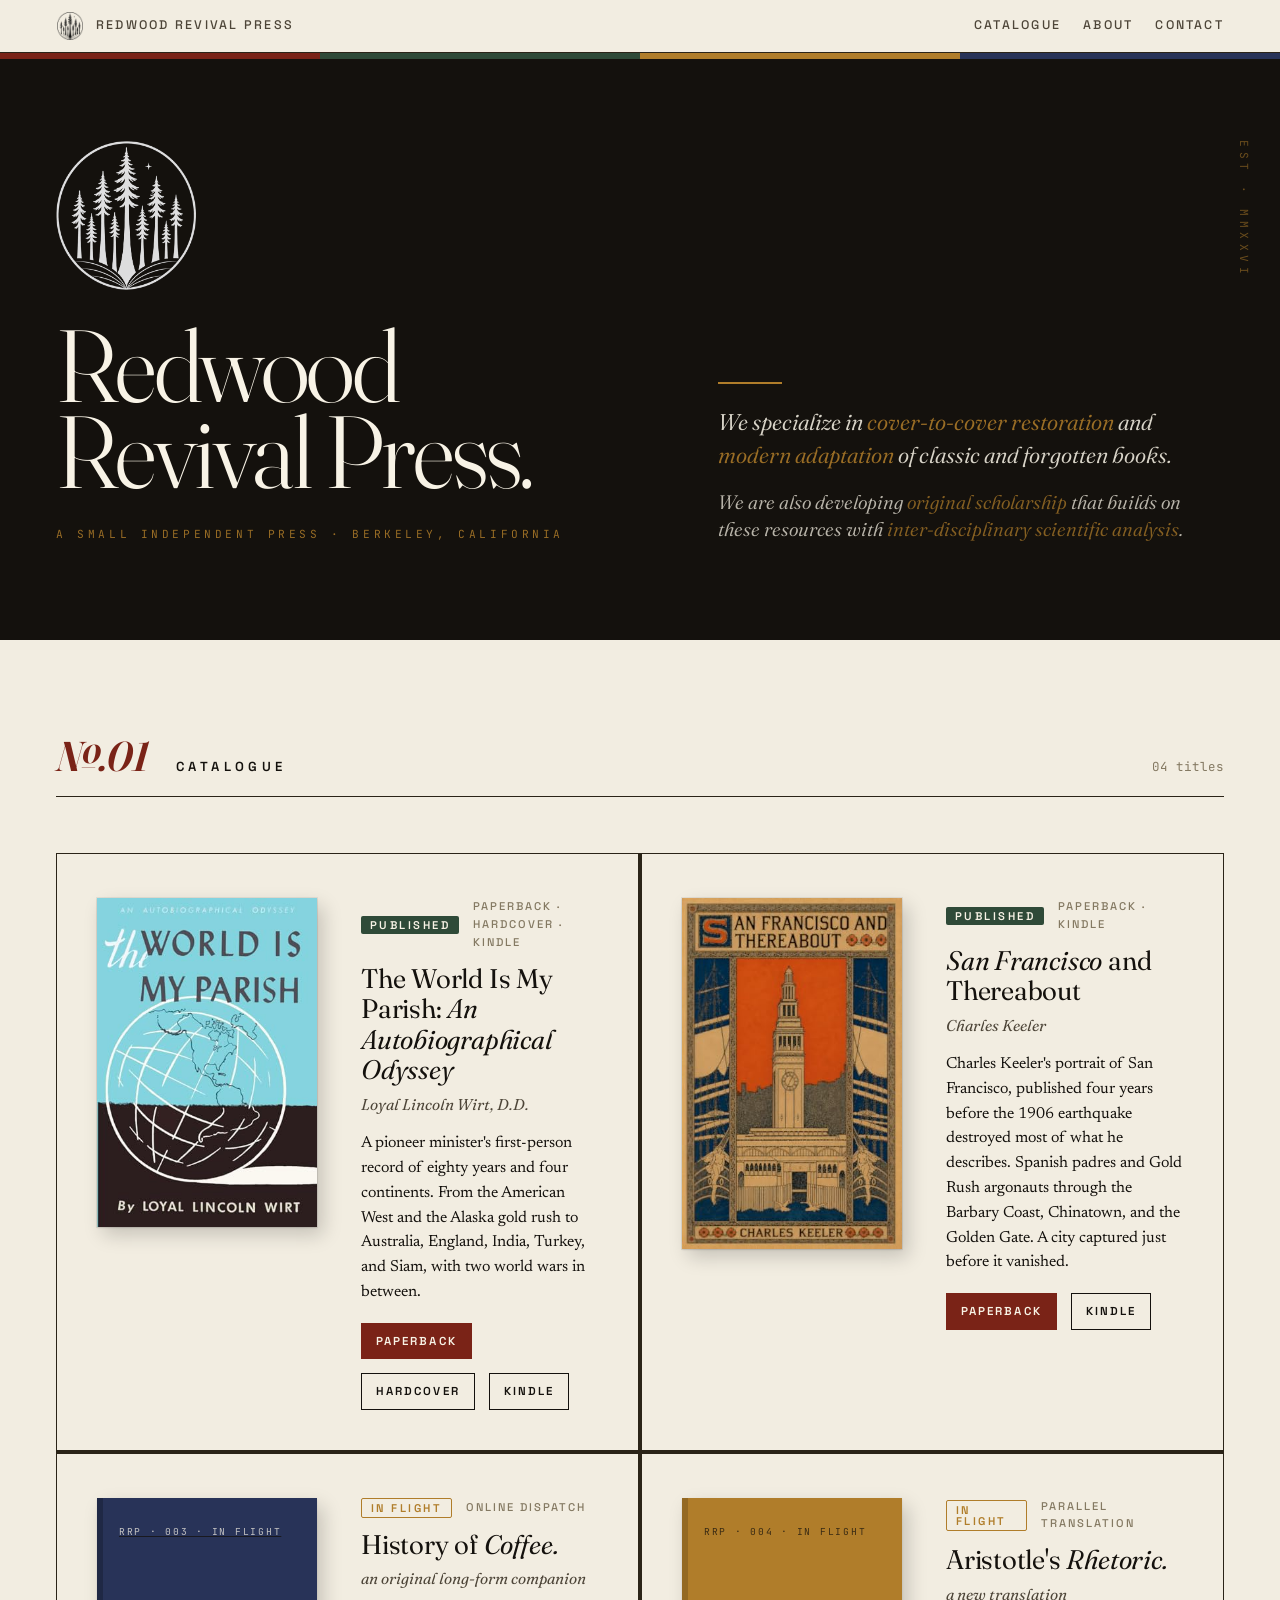
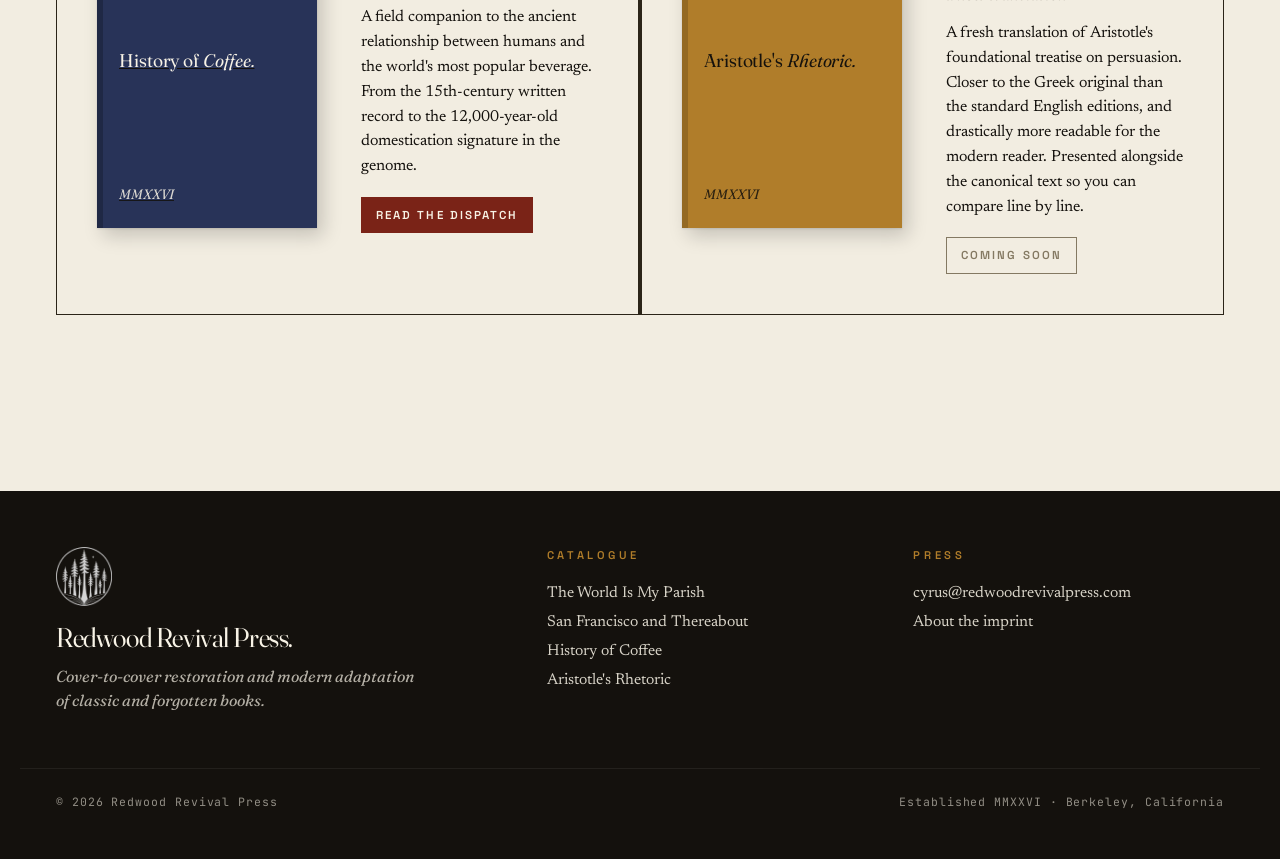
==== index.html @ 30f8d592 "Add redwoods-and-book logo to topbar, hero, footer, and favicon" ====
<!doctype html>
<html lang="en">
<head>
<meta charset="utf-8">
<meta name="viewport" content="width=device-width,initial-scale=1">
<title>Redwood Revival Press</title>
<meta name="description" content="Redwood Revival Press specializes in cover-to-cover restoration and modern adaptation of classic and forgotten books.">

<link rel="preconnect" href="https://fonts.googleapis.com">
<link rel="preconnect" href="https://fonts.gstatic.com" crossorigin>
<link href="https://fonts.googleapis.com/css2?family=Fraunces:ital,opsz,wght@0,9..144,300..900;1,9..144,300..900&family=Newsreader:ital,opsz,wght@0,6..72,300..700;1,6..72,300..700&family=Space+Grotesk:wght@400;500;600;700&family=JetBrains+Mono:wght@300;400;500&display=swap" rel="stylesheet">

<link rel="icon" type="image/png" href="./assets/favicon.png">
<link rel="apple-touch-icon" href="./assets/logo-dark.png">

<style>
  :root {
    /* warm bone background; not yellow-beige */
    --bg:           #F2EDE1;
    --bg-deep:      #E8DFCB;
    --ink:          #14110D;
    --ink-soft:     #4D4538;
    --ink-faint:    #847962;
    --rule:         #2B2418;

    /* deeply saturated press palette */
    --redwood:      #7A2317;
    --redwood-dark: #54180F;
    --moss:         #2F4A38;
    --gold:         #B07D2A;
    --indigo:       #283358;
    --bone:         #EAE0CB;
    --cream:        #F8F3E6;

    --display:      'Fraunces', 'Newsreader', Georgia, serif;
    --body:         'Newsreader', Georgia, serif;
    --sans:         'Space Grotesk', 'Inter', system-ui, sans-serif;
    --mono:         'JetBrains Mono', ui-monospace, monospace;
  }

  * { box-sizing: border-box; }
  html { -webkit-text-size-adjust: 100%; }
  body {
    margin: 0;
    font-family: var(--body);
    background: var(--bg);
    color: var(--ink);
    font-size: 1.13rem;
    line-height: 1.6;
    font-feature-settings: 'kern', 'liga', 'onum';
    -webkit-font-smoothing: antialiased;
  }
  a { color: inherit; }

  /* ─── Top bar ─── */
  .topbar {
    border-bottom: 1px solid var(--rule);
    background: var(--bg);
    position: sticky;
    top: 0;
    z-index: 10;
  }
  .topbar-inner {
    max-width: 1240px;
    margin: 0 auto;
    padding: 12px 36px;
    display: flex;
    justify-content: space-between;
    align-items: center;
    font-family: var(--sans);
    font-size: 0.78rem;
    letter-spacing: 0.18em;
    text-transform: uppercase;
    color: var(--ink-soft);
    font-weight: 500;
  }
  .topbar-brand {
    display: flex;
    align-items: center;
    gap: 12px;
    text-decoration: none;
    color: inherit;
  }
  .topbar-logo {
    width: 28px;
    height: 28px;
    object-fit: contain;
    display: block;
  }
  .topbar-inner .colophon { display: flex; gap: 22px; }
  .topbar-inner a {
    text-decoration: none;
    color: inherit;
    transition: color 0.15s;
  }
  .topbar-inner a:hover { color: var(--redwood); }

  /* ─── Hero ─── */
  header.hero {
    background: var(--ink);
    color: var(--cream);
    padding: 88px 0 96px;
    position: relative;
    overflow: hidden;
  }
  header.hero::before {
    /* decorative redwood band */
    content: "";
    position: absolute;
    top: 0; left: 0; right: 0;
    height: 6px;
    background: linear-gradient(90deg,
      var(--redwood) 0 25%,
      var(--moss) 25% 50%,
      var(--gold) 50% 75%,
      var(--indigo) 75% 100%);
  }
  header.hero::after {
    /* faint vertical stripe at right */
    content: "EST · MMXXVI";
    position: absolute;
    top: 50%;
    right: 28px;
    transform: rotate(90deg) translateX(-50%);
    transform-origin: top right;
    font-family: var(--mono);
    font-size: 0.7rem;
    letter-spacing: 0.4em;
    color: var(--gold);
    opacity: 0.55;
  }
  .hero-inner {
    max-width: 1240px;
    margin: 0 auto;
    padding: 0 36px;
    display: grid;
    grid-template-columns: 1.15fr 1fr;
    gap: 80px;
    align-items: end;
  }
  .hero-logo {
    width: clamp(96px, 11vw, 140px);
    height: auto;
    display: block;
    margin: 0 0 28px;
    opacity: 0.96;
  }
  .hero-mark {
    font-family: var(--display);
    font-variation-settings: 'opsz' 144, 'wght' 320;
    font-size: clamp(3.4rem, 8vw, 7.6rem);
    line-height: 0.92;
    letter-spacing: -0.025em;
    margin: 0;
    color: var(--cream);
  }
  .hero-mark .ampersand {
    font-style: italic;
    color: var(--gold);
    font-weight: 300;
  }
  .hero-mark .press {
    display: block;
    font-style: normal;
    font-variation-settings: 'opsz' 144, 'wght' 320;
    color: var(--cream);
    letter-spacing: -0.025em;
    margin-top: -0.08em;
  }
  .hero-rule {
    width: 64px;
    height: 2px;
    background: var(--gold);
    margin: 26px 0 22px;
  }
  .hero-tagline {
    font-family: var(--display);
    font-variation-settings: 'opsz' 60, 'wght' 350;
    font-style: italic;
    font-size: clamp(1.15rem, 1.8vw, 1.42rem);
    line-height: 1.42;
    color: var(--cream);
    opacity: 0.86;
    max-width: 520px;
    margin: 0;
  }
  .hero-tagline.secondary {
    margin-top: 18px;
    opacity: 0.72;
    font-size: clamp(1.02rem, 1.55vw, 1.22rem);
  }
  .hero-tagline strong {
    color: var(--gold);
    font-weight: 400;
    font-style: italic;
  }
  .hero-imprint {
    font-family: var(--display);
    font-variation-settings: 'opsz' 36, 'wght' 360;
    font-size: clamp(1.05rem, 1.55vw, 1.22rem);
    line-height: 1.5;
    color: var(--cream);
    opacity: 0.84;
    max-width: 560px;
    margin: 32px 0 16px;
    letter-spacing: -0.002em;
  }
  .hero-imprint em {
    font-style: italic;
    color: var(--gold);
    font-variation-settings: 'opsz' 36, 'wght' 380;
  }
  .hero-sig {
    font-family: var(--mono);
    font-size: 0.7rem;
    letter-spacing: 0.32em;
    text-transform: uppercase;
    color: var(--gold);
    opacity: 0.85;
    margin: 28px 0 0;
  }
  @media (max-width: 880px) {
    .hero-inner { grid-template-columns: 1fr; gap: 36px; align-items: start; }
    header.hero { padding: 68px 0 72px; }
    header.hero::after { display: none; }
  }

  /* ─── Container ─── */
  main {
    max-width: 1240px;
    margin: 0 auto;
    padding: 96px 36px 64px;
  }
  @media (max-width: 720px) {
    main { padding: 64px 22px 48px; }
  }

  /* ─── Section title bars ─── */
  .sec-bar {
    display: flex;
    align-items: baseline;
    gap: 28px;
    margin-bottom: 56px;
    border-bottom: 1px solid var(--rule);
    padding-bottom: 18px;
  }
  .sec-num {
    font-family: var(--display);
    font-variation-settings: 'opsz' 144, 'wght' 600;
    font-style: italic;
    font-size: 2.6rem;
    color: var(--redwood);
    line-height: 1;
    letter-spacing: -0.02em;
  }
  .sec-title {
    font-family: var(--sans);
    font-size: 0.82rem;
    letter-spacing: 0.34em;
    text-transform: uppercase;
    font-weight: 600;
    color: var(--ink);
    margin: 0;
    flex: 1;
  }
  .sec-count {
    font-family: var(--mono);
    font-size: 0.78rem;
    color: var(--ink-faint);
    letter-spacing: 0.08em;
  }

  /* ─── About manifesto block ─── */
  section.manifesto {
    display: grid;
    grid-template-columns: 1fr 2fr;
    gap: 72px;
    padding-bottom: 88px;
  }
  .manifesto-label {
    font-family: var(--sans);
    font-size: 0.82rem;
    letter-spacing: 0.34em;
    text-transform: uppercase;
    font-weight: 600;
    color: var(--ink);
    border-top: 2px solid var(--rule);
    padding-top: 16px;
    align-self: start;
  }
  .manifesto-body {
    font-family: var(--display);
    font-variation-settings: 'opsz' 36, 'wght' 360;
    font-size: clamp(1.4rem, 2.2vw, 1.85rem);
    line-height: 1.32;
    color: var(--ink);
    margin: 0;
    letter-spacing: -0.005em;
  }
  .manifesto-body em {
    font-style: italic;
    color: var(--redwood);
  }
  .manifesto-sig {
    font-family: var(--display);
    font-variation-settings: 'opsz' 24, 'wght' 400;
    font-style: italic;
    color: var(--ink-faint);
    margin-top: 28px;
    font-size: 1.05rem;
    line-height: 1.5;
  }
  @media (max-width: 880px) {
    section.manifesto { grid-template-columns: 1fr; gap: 24px; padding-bottom: 64px; }
  }

  /* ─── Publications grid ─── */
  .pubs {
    display: grid;
    grid-template-columns: repeat(2, 1fr);
    gap: 4px;
    background: var(--rule);
    border: 1px solid var(--rule);
    margin: 0 0 80px;
  }
  @media (max-width: 880px) {
    .pubs { grid-template-columns: 1fr; }
  }

  .pub {
    background: var(--bg);
    padding: 44px 40px 40px;
    display: grid;
    grid-template-columns: 220px 1fr;
    gap: 44px;
    position: relative;
    transition: background 0.2s;
    align-items: start;
  }
  .pub:hover { background: var(--bg-deep); }

  /* cover slot — holds the image (and shrinks to its natural shape) */
  .cover-slot {
    display: block;
    width: 100%;
    line-height: 0;
  }

  /* actual book cover — natural aspect, no cropping */
  .cover {
    display: block;
    width: 100%;
    height: auto;
    box-shadow:
      0 1px 2px rgba(0,0,0,0.10),
      6px 8px 18px rgba(0,0,0,0.18),
      0 0 0 1px rgba(0,0,0,0.06);
    background: var(--bg-deep);
    transition: transform 0.25s ease;
  }
  .pub:hover .cover { transform: translateY(-4px); }

  /* typographic placeholder (in-flight, no cover yet) */
  .placeholder {
    aspect-ratio: 2 / 3;
    width: 100%;
    position: relative;
    display: flex;
    flex-direction: column;
    justify-content: space-between;
    padding: 26px 22px 22px;
    color: var(--cream);
    box-shadow:
      0 1px 2px rgba(0,0,0,0.10),
      6px 8px 18px rgba(0,0,0,0.18);
    font-family: var(--display);
    text-align: left;
    overflow: hidden;
    transition: transform 0.25s ease;
  }
  .pub:hover .placeholder { transform: translateY(-4px); }
  .placeholder::before {
    content: "";
    position: absolute;
    top: 0; bottom: 0;
    left: 0;
    width: 6px;
    background: rgba(0,0,0,0.22);
  }
  .placeholder-mark {
    font-family: var(--mono);
    font-size: 0.6rem;
    letter-spacing: 0.18em;
    opacity: 0.75;
    text-transform: uppercase;
  }
  .placeholder-title {
    font-family: var(--display);
    font-variation-settings: 'opsz' 60, 'wght' 380;
    font-size: 1.15rem;
    line-height: 1.18;
    letter-spacing: -0.005em;
    margin: 0;
  }
  .placeholder-title em { font-style: italic; }
  .placeholder-year {
    font-family: var(--display);
    font-style: italic;
    font-size: 0.85rem;
    opacity: 0.85;
  }

  /* per-pub placeholder colors */
  .placeholder.redwood { background: var(--redwood); }
  .placeholder.moss    { background: var(--moss); }
  .placeholder.gold    { background: var(--gold); color: var(--ink); }
  .placeholder.gold::before { background: rgba(0,0,0,0.16); }
  .placeholder.indigo  { background: var(--indigo); }

  .pub-body { min-width: 0; }
  .pub-meta {
    display: flex;
    align-items: center;
    gap: 14px;
    margin-bottom: 12px;
    font-family: var(--sans);
    font-size: 0.7rem;
    letter-spacing: 0.22em;
    text-transform: uppercase;
    font-weight: 600;
  }
  .pub-status {
    padding: 4px 9px 3px;
    border-radius: 2px;
    line-height: 1;
  }
  .pub-status.published {
    background: var(--moss);
    color: var(--cream);
  }
  .pub-status.in-flight {
    background: transparent;
    color: var(--gold);
    border: 1px solid var(--gold);
  }
  .pub-format {
    color: var(--ink-faint);
    font-weight: 500;
    letter-spacing: 0.18em;
  }
  .pub-title {
    font-family: var(--display);
    font-variation-settings: 'opsz' 60, 'wght' 380;
    font-size: clamp(1.4rem, 2.1vw, 1.7rem);
    line-height: 1.14;
    color: var(--ink);
    text-decoration: none;
    display: block;
    margin: 0 0 6px;
    letter-spacing: -0.008em;
  }
  .pub-title em {
    font-style: italic;
  }
  a.pub-title { transition: color 0.15s; }
  a.pub-title:hover { color: var(--redwood); }
  .pub-author {
    font-family: var(--display);
    font-style: italic;
    font-variation-settings: 'opsz' 24, 'wght' 380;
    font-size: 0.98rem;
    color: var(--ink-soft);
    margin: 0 0 14px;
  }
  .pub-blurb {
    font-family: var(--body);
    font-size: 1rem;
    line-height: 1.55;
    color: var(--ink);
    margin: 0 0 18px;
    max-width: 540px;
  }
  .pub-actions {
    display: flex;
    gap: 14px;
    flex-wrap: wrap;
    align-items: center;
  }
  .pub-link {
    font-family: var(--sans);
    font-size: 0.72rem;
    letter-spacing: 0.18em;
    text-transform: uppercase;
    font-weight: 600;
    color: var(--ink);
    text-decoration: none;
    padding: 8px 14px;
    border: 1px solid var(--ink);
    background: transparent;
    transition: background 0.15s, color 0.15s;
    white-space: nowrap;
  }
  .pub-link:hover {
    background: var(--ink);
    color: var(--cream);
  }
  .pub-link.primary {
    background: var(--redwood);
    color: var(--cream);
    border-color: var(--redwood);
  }
  .pub-link.primary:hover {
    background: var(--redwood-dark);
    border-color: var(--redwood-dark);
  }
  .pub-link.disabled {
    color: var(--ink-faint);
    border-color: var(--ink-faint);
    cursor: default;
    pointer-events: none;
  }

  @media (max-width: 720px) {
    .pub {
      grid-template-columns: 160px 1fr;
      gap: 26px;
      padding: 30px 24px;
    }
    .pub-title { font-size: 1.35rem; }
  }
  @media (max-width: 520px) {
    .pub {
      grid-template-columns: 1fr;
      gap: 20px;
    }
    .cover-slot, .placeholder { max-width: 220px; }
  }

  /* ─── Footer ─── */
  footer {
    background: var(--ink);
    color: var(--cream);
    padding: 56px 0 48px;
    margin-top: 32px;
  }
  .footer-inner {
    max-width: 1240px;
    margin: 0 auto;
    padding: 0 36px;
    display: grid;
    grid-template-columns: 1.4fr 1fr 1fr;
    gap: 56px;
  }
  .footer-logo {
    width: 56px;
    height: auto;
    display: block;
    margin: 0 0 18px;
    opacity: 0.92;
  }
  .footer-mark {
    font-family: var(--display);
    font-variation-settings: 'opsz' 96, 'wght' 380;
    font-size: 1.7rem;
    color: var(--cream);
    line-height: 1;
    letter-spacing: -0.015em;
    margin: 0 0 12px;
  }
  .footer-mark .press { color: var(--cream); font-style: normal; font-weight: 380; }
  .footer-tagline {
    font-family: var(--display);
    font-style: italic;
    font-size: 1rem;
    color: var(--cream);
    opacity: 0.7;
    margin: 0;
    max-width: 360px;
    line-height: 1.5;
  }
  .footer-label {
    font-family: var(--sans);
    font-size: 0.7rem;
    letter-spacing: 0.32em;
    text-transform: uppercase;
    color: var(--gold);
    font-weight: 600;
    margin: 0 0 14px;
  }
  .footer-list {
    list-style: none;
    margin: 0;
    padding: 0;
    font-family: var(--body);
    font-size: 0.98rem;
    line-height: 1.85;
    color: var(--cream);
    opacity: 0.86;
  }
  .footer-list a {
    text-decoration: none;
    transition: color 0.15s;
  }
  .footer-list a:hover { color: var(--gold); }
  .footer-bottom {
    max-width: 1240px;
    margin: 56px auto 0;
    padding: 24px 36px 0;
    border-top: 1px solid rgba(255,255,255,0.12);
    font-family: var(--mono);
    font-size: 0.72rem;
    letter-spacing: 0.08em;
    color: var(--cream);
    opacity: 0.55;
    display: flex;
    justify-content: space-between;
    flex-wrap: wrap;
    gap: 14px;
  }
  @media (max-width: 720px) {
    .footer-inner { grid-template-columns: 1fr; gap: 32px; }
  }
</style>
</head>
<body>

<div class="topbar">
  <div class="topbar-inner">
    <a class="topbar-brand" href="/">
      <img class="topbar-logo" src="./assets/logo-dark.png" alt="" width="28" height="28">
      <span>Redwood Revival Press</span>
    </a>
    <div class="colophon">
      <a href="#catalogue">Catalogue</a>
      <a href="#about">About</a>
      <a href="mailto:cyrus@redwoodrevivalpress.com">Contact</a>
    </div>
  </div>
</div>

<header class="hero" id="about">
  <div class="hero-inner">
    <div>
      <img class="hero-logo" src="./assets/logo-light.png" alt="Redwood Revival Press emblem" width="140" height="149">
      <h1 class="hero-mark">
        Redwood
        <span class="press">Revival Press.</span>
      </h1>
      <p class="hero-sig">A small independent press · Berkeley, California</p>
    </div>
    <div>
      <div class="hero-rule"></div>
      <p class="hero-tagline">
        We specialize in <strong>cover-to-cover restoration</strong> and <strong>modern adaptation</strong> of classic and forgotten books.
      </p>
      <p class="hero-tagline secondary">
        We are also developing <strong>original scholarship</strong> that builds on these resources with <strong>inter-disciplinary scientific analysis</strong>.
      </p>
    </div>
  </div>
</header>

<main>

  <div class="sec-bar" id="catalogue">
    <div class="sec-num">№.01</div>
    <h2 class="sec-title">Catalogue</h2>
    <div class="sec-count">04 titles</div>
  </div>

  <div class="pubs">

    <article class="pub">
      <a class="cover-slot" href="https://www.amazon.com/World-My-Parish-Autobiographical-Odyssey/dp/B0DRFSBMRZ/" target="_blank" rel="noopener" aria-label="The World Is My Parish — paperback">
        <img class="cover" src="./covers/parish-paperback.jpg" alt="The World Is My Parish cover" loading="lazy" width="334" height="500">
      </a>
      <div class="pub-body">
        <div class="pub-meta">
          <span class="pub-status published">Published</span>
          <span class="pub-format">Paperback &middot; Hardcover &middot; Kindle</span>
        </div>
        <a class="pub-title" href="https://www.amazon.com/World-My-Parish-Autobiographical-Odyssey/dp/B0DRFSBMRZ/" target="_blank" rel="noopener">The World Is My Parish: <em>An Autobiographical Odyssey</em></a>
        <div class="pub-author">Loyal Lincoln Wirt, D.D.</div>
        <p class="pub-blurb">A pioneer minister's first-person record of eighty years and four continents. From the American West and the Alaska gold rush to Australia, England, India, Turkey, and Siam, with two world wars in between.</p>
        <div class="pub-actions">
          <a class="pub-link primary" href="https://www.amazon.com/World-My-Parish-Autobiographical-Odyssey/dp/B0DRFSBMRZ/" target="_blank" rel="noopener">Paperback</a>
          <a class="pub-link" href="https://www.amazon.com/World-My-Parish-Autobiographical-Odyssey/dp/B0DLKP9MS3/" target="_blank" rel="noopener">Hardcover</a>
          <a class="pub-link" href="https://www.amazon.com/World-My-Parish-Autobiographical-Odyssey-ebook/dp/B0DK41PVLG/" target="_blank" rel="noopener">Kindle</a>
        </div>
      </div>
    </article>

    <article class="pub">
      <a class="cover-slot" href="https://www.amazon.com/San-Francisco-Thereabout-Charles-Keeler/dp/B0GZHT8DC8/" target="_blank" rel="noopener" aria-label="San Francisco and Thereabout — paperback">
        <img class="cover" src="./covers/sf-paperback.jpg" alt="San Francisco and Thereabout cover" loading="lazy" width="313" height="500">
      </a>
      <div class="pub-body">
        <div class="pub-meta">
          <span class="pub-status published">Published</span>
          <span class="pub-format">Paperback &middot; Kindle</span>
        </div>
        <a class="pub-title" href="https://www.amazon.com/San-Francisco-Thereabout-Charles-Keeler/dp/B0GZHT8DC8/" target="_blank" rel="noopener"><em>San Francisco</em> and Thereabout</a>
        <div class="pub-author">Charles Keeler</div>
        <p class="pub-blurb">Charles Keeler's portrait of San Francisco, published four years before the 1906 earthquake destroyed most of what he describes. Spanish padres and Gold Rush argonauts through the Barbary Coast, Chinatown, and the Golden Gate. A city captured just before it vanished.</p>
        <div class="pub-actions">
          <a class="pub-link primary" href="https://www.amazon.com/San-Francisco-Thereabout-Charles-Keeler/dp/B0GZHT8DC8/" target="_blank" rel="noopener">Paperback</a>
          <a class="pub-link" href="https://www.amazon.com/San-Francisco-Thereabout-Charles-Keeler-ebook/dp/B0GZGQ2B22/" target="_blank" rel="noopener">Kindle</a>
        </div>
      </div>
    </article>

    <article class="pub">
      <a href="./coffee/" aria-label="History of Coffee — dispatch">
        <div class="placeholder indigo">
          <span class="placeholder-mark">RRP · 003 · in flight</span>
          <p class="placeholder-title">History of <em>Coffee.</em></p>
          <span class="placeholder-year">MMXXVI</span>
        </div>
      </a>
      <div class="pub-body">
        <div class="pub-meta">
          <span class="pub-status in-flight">In flight</span>
          <span class="pub-format">Online dispatch</span>
        </div>
        <a class="pub-title" href="./coffee/">History of <em>Coffee.</em></a>
        <div class="pub-author">an original long-form companion</div>
        <p class="pub-blurb">A field companion to the ancient relationship between humans and the world's most popular beverage. From the 15th-century written record to the 12,000-year-old domestication signature in the genome.</p>
        <div class="pub-actions">
          <a class="pub-link primary" href="./coffee/">Read the dispatch</a>
        </div>
      </div>
    </article>

    <article class="pub">
      <div class="placeholder gold">
        <span class="placeholder-mark">RRP · 004 · in flight</span>
        <p class="placeholder-title">Aristotle's <em>Rhetoric.</em></p>
        <span class="placeholder-year">MMXXVI</span>
      </div>
      <div class="pub-body">
        <div class="pub-meta">
          <span class="pub-status in-flight">In flight</span>
          <span class="pub-format">Parallel translation</span>
        </div>
        <span class="pub-title">Aristotle's <em>Rhetoric.</em></span>
        <div class="pub-author">a new translation</div>
        <p class="pub-blurb">A fresh translation of Aristotle's foundational treatise on persuasion. Closer to the Greek original than the standard English editions, and drastically more readable for the modern reader. Presented alongside the canonical text so you can compare line by line.</p>
        <div class="pub-actions">
          <span class="pub-link disabled">Coming soon</span>
        </div>
      </div>
    </article>

  </div>

</main>

<footer>
  <div class="footer-inner">
    <div>
      <img class="footer-logo" src="./assets/logo-light.png" alt="" width="56" height="60">
      <h3 class="footer-mark">Redwood <span class="press">Revival Press.</span></h3>
      <p class="footer-tagline">Cover-to-cover restoration and modern adaptation of classic and forgotten books.</p>
    </div>
    <div>
      <h4 class="footer-label">Catalogue</h4>
      <ul class="footer-list">
        <li><a href="https://www.amazon.com/World-My-Parish-Autobiographical-Odyssey-ebook/dp/B0DK41PVLG/" target="_blank" rel="noopener">The World Is My Parish</a></li>
        <li><a href="https://www.amazon.com/San-Francisco-Thereabout-Charles-Keeler/dp/B0GZHT8DC8/" target="_blank" rel="noopener">San Francisco and Thereabout</a></li>
        <li><a href="./coffee/">History of Coffee</a></li>
        <li><a href="#catalogue">Aristotle's Rhetoric</a></li>
      </ul>
    </div>
    <div>
      <h4 class="footer-label">Press</h4>
      <ul class="footer-list">
        <li><a href="mailto:cyrus@redwoodrevivalpress.com">cyrus@redwoodrevivalpress.com</a></li>
        <li><a href="#about">About the imprint</a></li>
      </ul>
    </div>
  </div>
  <div class="footer-bottom">
    <span>© 2026 Redwood Revival Press</span>
    <span>Established MMXXVI · Berkeley, California</span>
  </div>
</footer>

</body>
</html>
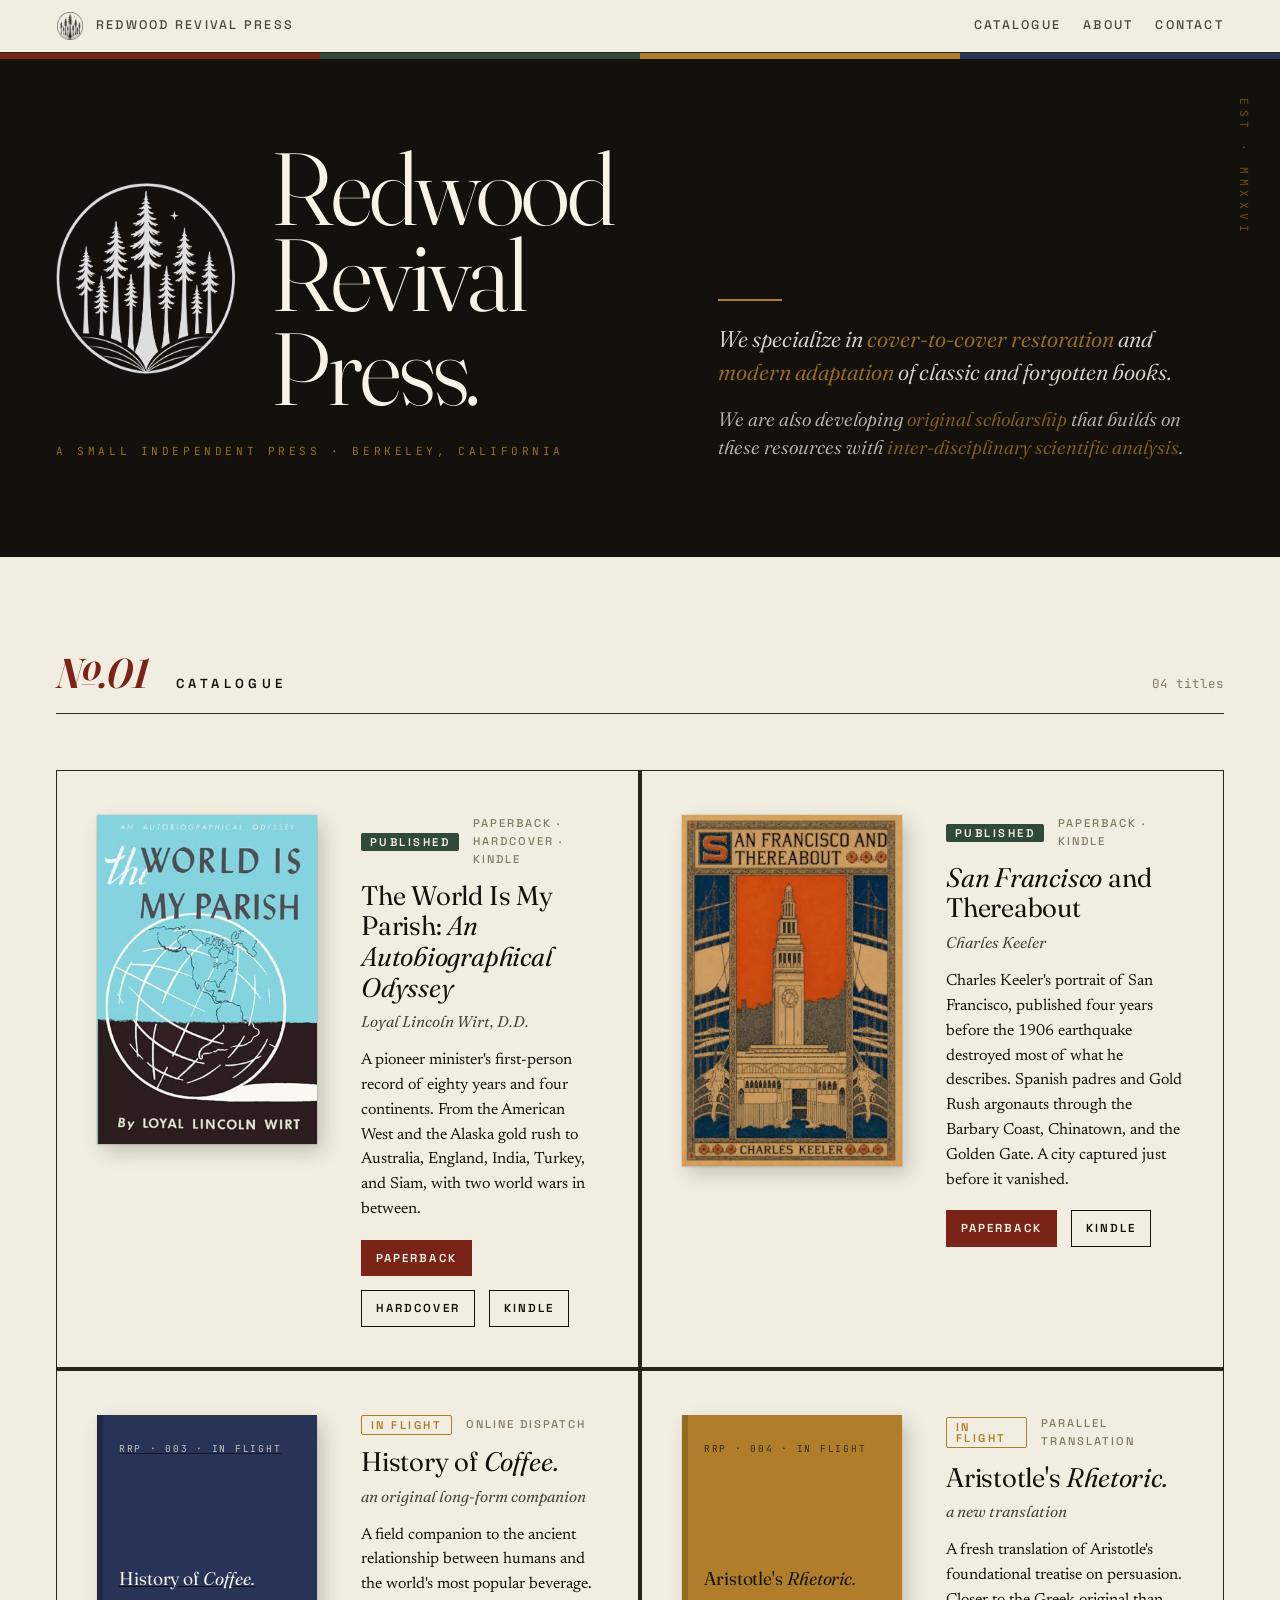
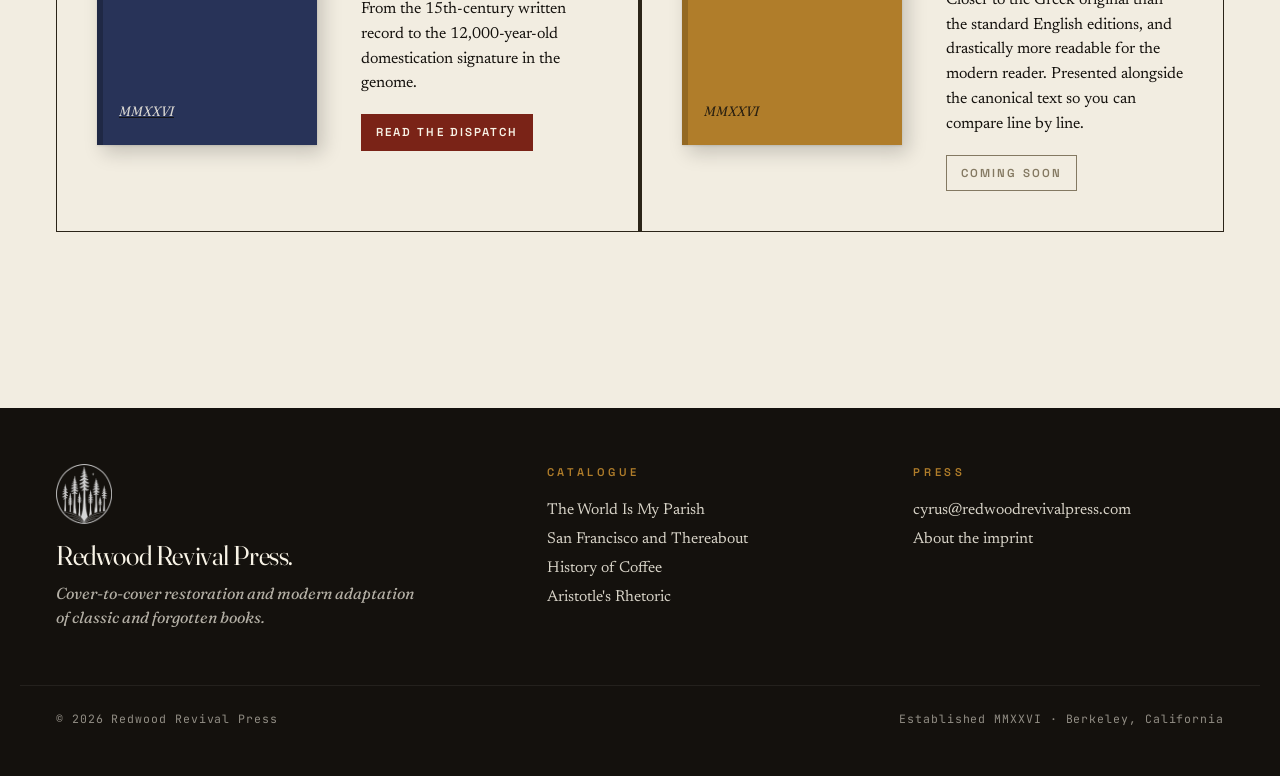
==== commit d0679a12: "Place hero logo to the left of wordmark instead of above" ====
--- a/index.html
+++ b/index.html
@@ -138,11 +138,17 @@
     gap: 80px;
     align-items: end;
   }
+  .hero-brand {
+    display: flex;
+    align-items: center;
+    gap: clamp(20px, 3vw, 36px);
+  }
+  .hero-brand-text { min-width: 0; }
   .hero-logo {
-    width: clamp(96px, 11vw, 140px);
+    width: clamp(110px, 14vw, 180px);
     height: auto;
     display: block;
-    margin: 0 0 28px;
+    flex-shrink: 0;
     opacity: 0.96;
   }
   .hero-mark {
@@ -641,11 +647,15 @@
 <header class="hero" id="about">
   <div class="hero-inner">
     <div>
-      <img class="hero-logo" src="./assets/logo-light.png" alt="Redwood Revival Press emblem" width="140" height="149">
-      <h1 class="hero-mark">
-        Redwood
-        <span class="press">Revival Press.</span>
-      </h1>
+      <div class="hero-brand">
+        <img class="hero-logo" src="./assets/logo-light.png" alt="Redwood Revival Press emblem" width="180" height="192">
+        <div class="hero-brand-text">
+          <h1 class="hero-mark">
+            Redwood
+            <span class="press">Revival Press.</span>
+          </h1>
+        </div>
+      </div>
       <p class="hero-sig">A small independent press · Berkeley, California</p>
     </div>
     <div>
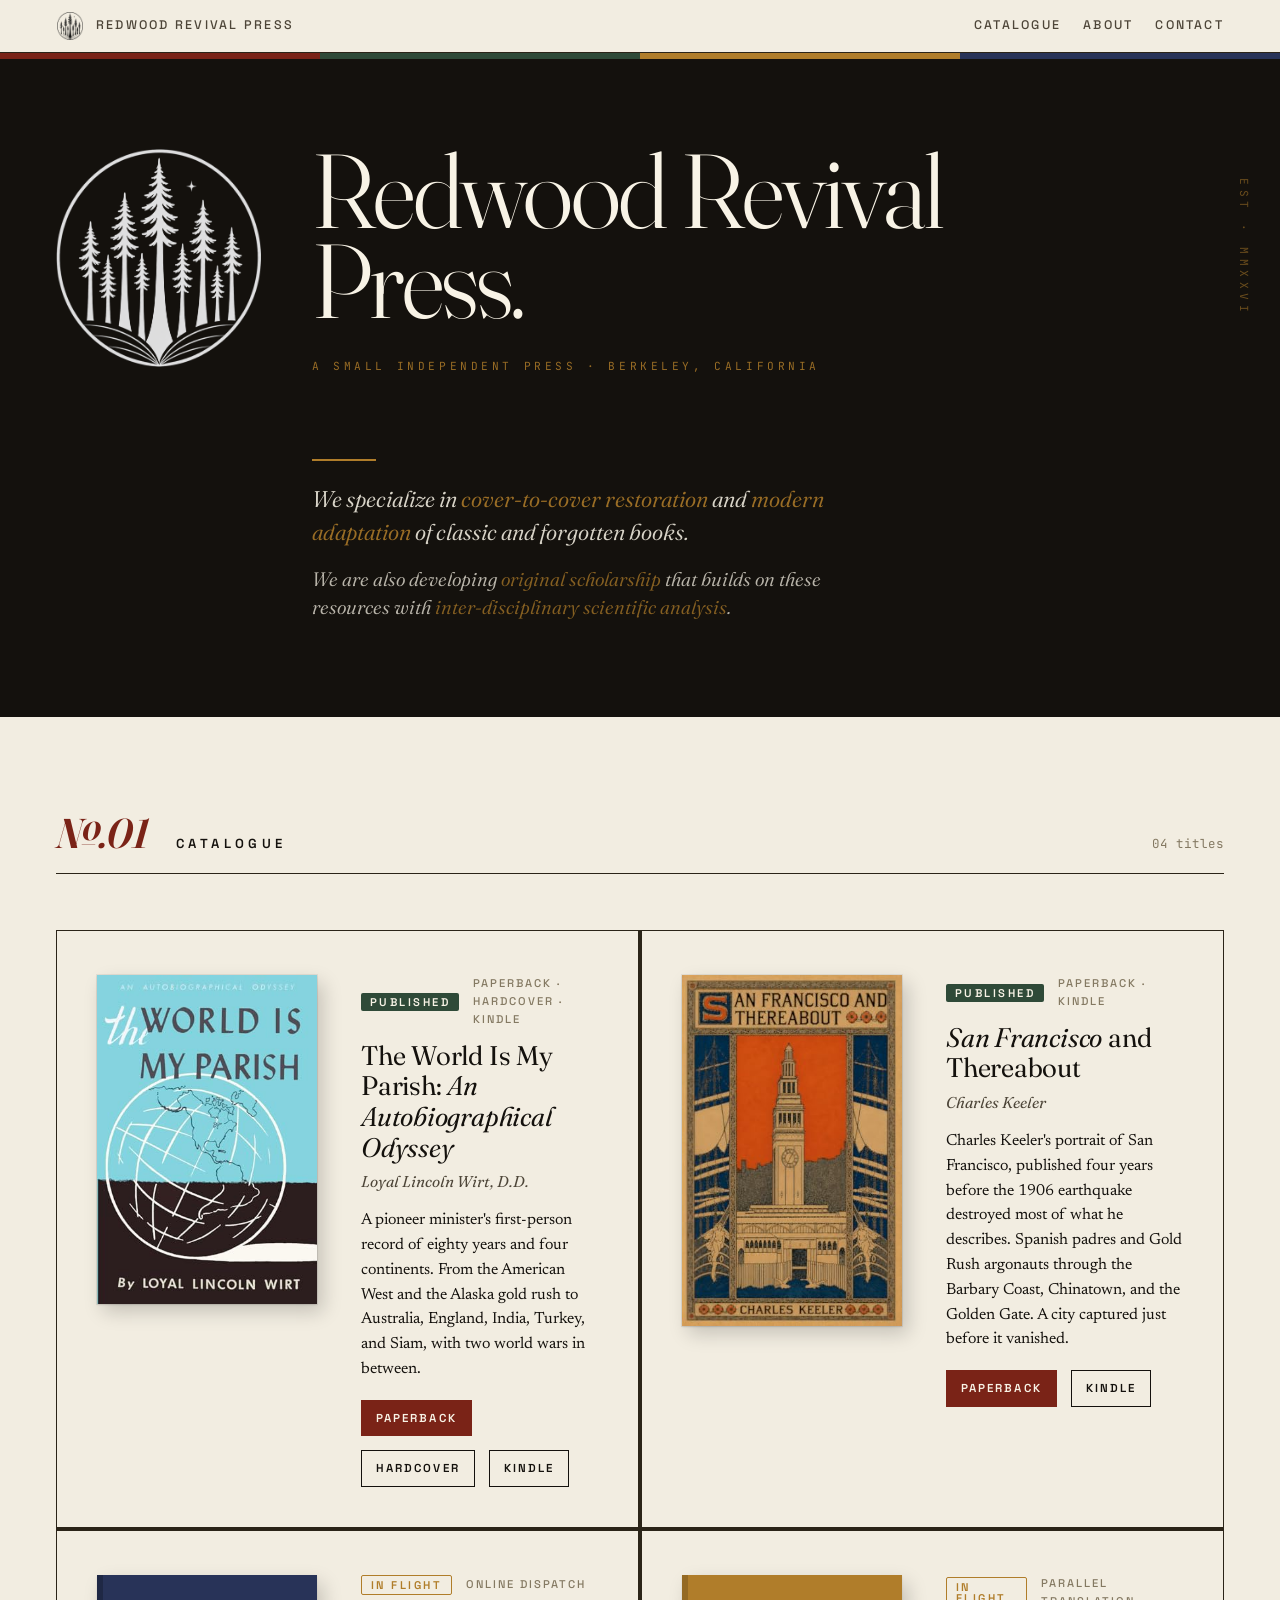
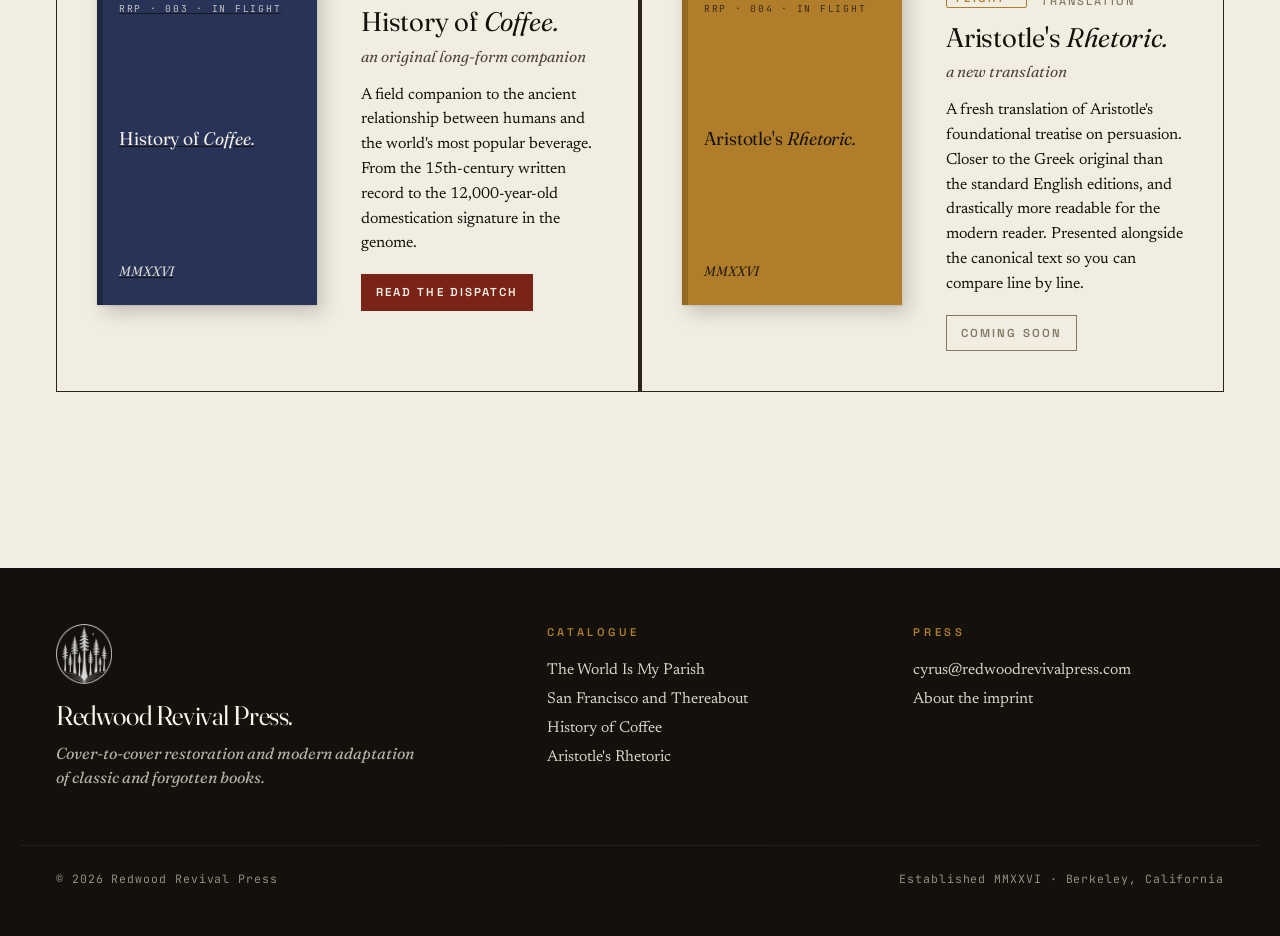
==== commit ed31f897: "Restructure hero: 'Redwood Revival / Press.' aligned with logo, deck under wordmark" ====
--- a/index.html
+++ b/index.html
@@ -134,31 +134,47 @@
     margin: 0 auto;
     padding: 0 36px;
     display: grid;
-    grid-template-columns: 1.15fr 1fr;
-    gap: 80px;
-    align-items: end;
-  }
-  .hero-brand {
-    display: flex;
+    grid-template-columns: auto 1fr;
+    column-gap: clamp(28px, 4vw, 56px);
+    row-gap: clamp(36px, 4.5vw, 60px);
     align-items: center;
-    gap: clamp(20px, 3vw, 36px);
-  }
-  .hero-brand-text { min-width: 0; }
+  }
   .hero-logo {
-    width: clamp(110px, 14vw, 180px);
+    grid-column: 1;
+    grid-row: 1;
+    width: clamp(120px, 16vw, 220px);
     height: auto;
     display: block;
-    flex-shrink: 0;
     opacity: 0.96;
   }
+  .hero-brand-text {
+    grid-column: 2;
+    grid-row: 1;
+    min-width: 0;
+  }
+  .hero-deck {
+    grid-column: 2;
+    grid-row: 2;
+    max-width: 720px;
+  }
+  @media (max-width: 720px) {
+    .hero-inner { grid-template-columns: 1fr; }
+    .hero-logo, .hero-brand-text, .hero-deck {
+      grid-column: 1;
+    }
+    .hero-logo { grid-row: 1; }
+    .hero-brand-text { grid-row: 2; }
+    .hero-deck { grid-row: 3; }
+  }
   .hero-mark {
     font-family: var(--display);
     font-variation-settings: 'opsz' 144, 'wght' 320;
-    font-size: clamp(3.4rem, 8vw, 7.6rem);
-    line-height: 0.92;
+    font-size: clamp(3.2rem, 8.2vw, 7.6rem);
+    line-height: 0.94;
     letter-spacing: -0.025em;
     margin: 0;
     color: var(--cream);
+    white-space: nowrap;
   }
   .hero-mark .ampersand {
     font-style: italic;
@@ -646,19 +662,15 @@
 
 <header class="hero" id="about">
   <div class="hero-inner">
-    <div>
-      <div class="hero-brand">
-        <img class="hero-logo" src="./assets/logo-light.png" alt="Redwood Revival Press emblem" width="180" height="192">
-        <div class="hero-brand-text">
-          <h1 class="hero-mark">
-            Redwood
-            <span class="press">Revival Press.</span>
-          </h1>
-        </div>
-      </div>
+    <img class="hero-logo" src="./assets/logo-light.png" alt="Redwood Revival Press emblem" width="220" height="234">
+    <div class="hero-brand-text">
+      <h1 class="hero-mark">
+        Redwood&nbsp;Revival
+        <span class="press">Press.</span>
+      </h1>
       <p class="hero-sig">A small independent press · Berkeley, California</p>
     </div>
-    <div>
+    <div class="hero-deck">
       <div class="hero-rule"></div>
       <p class="hero-tagline">
         We specialize in <strong>cover-to-cover restoration</strong> and <strong>modern adaptation</strong> of classic and forgotten books.
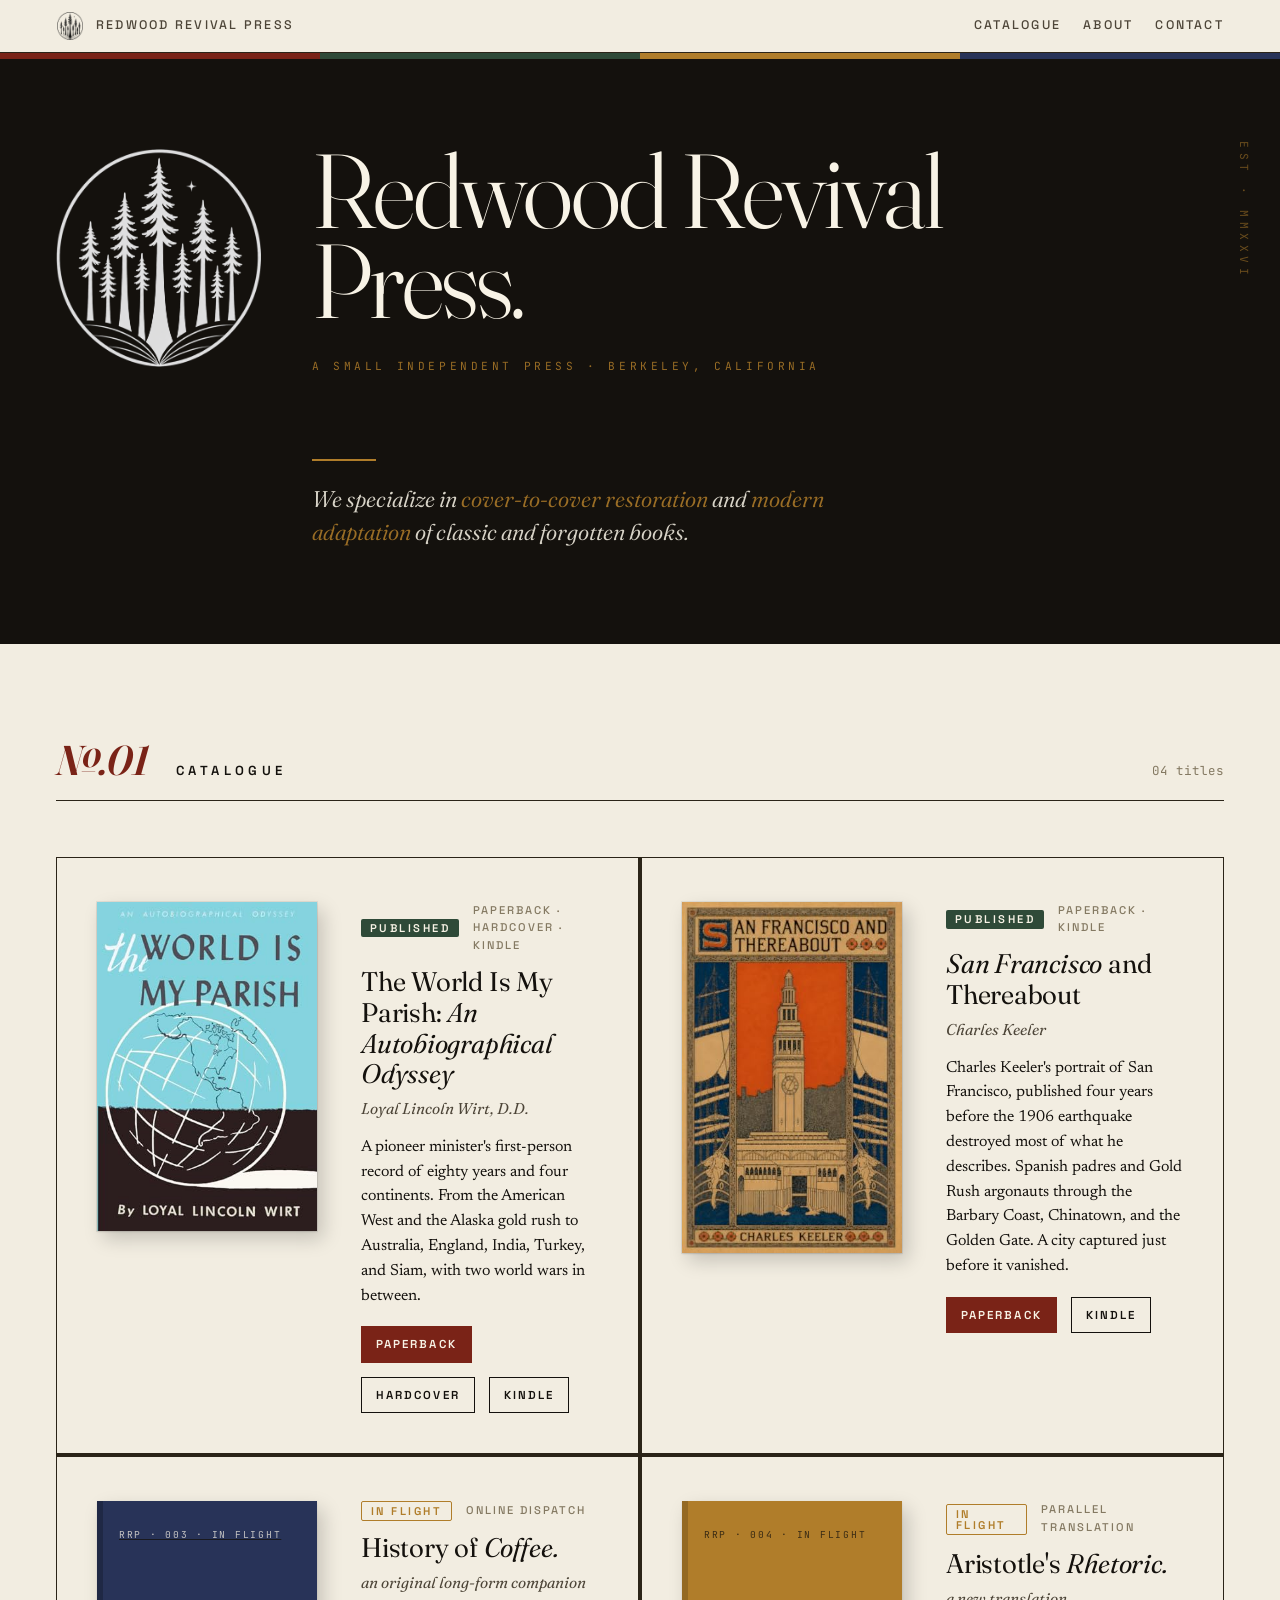
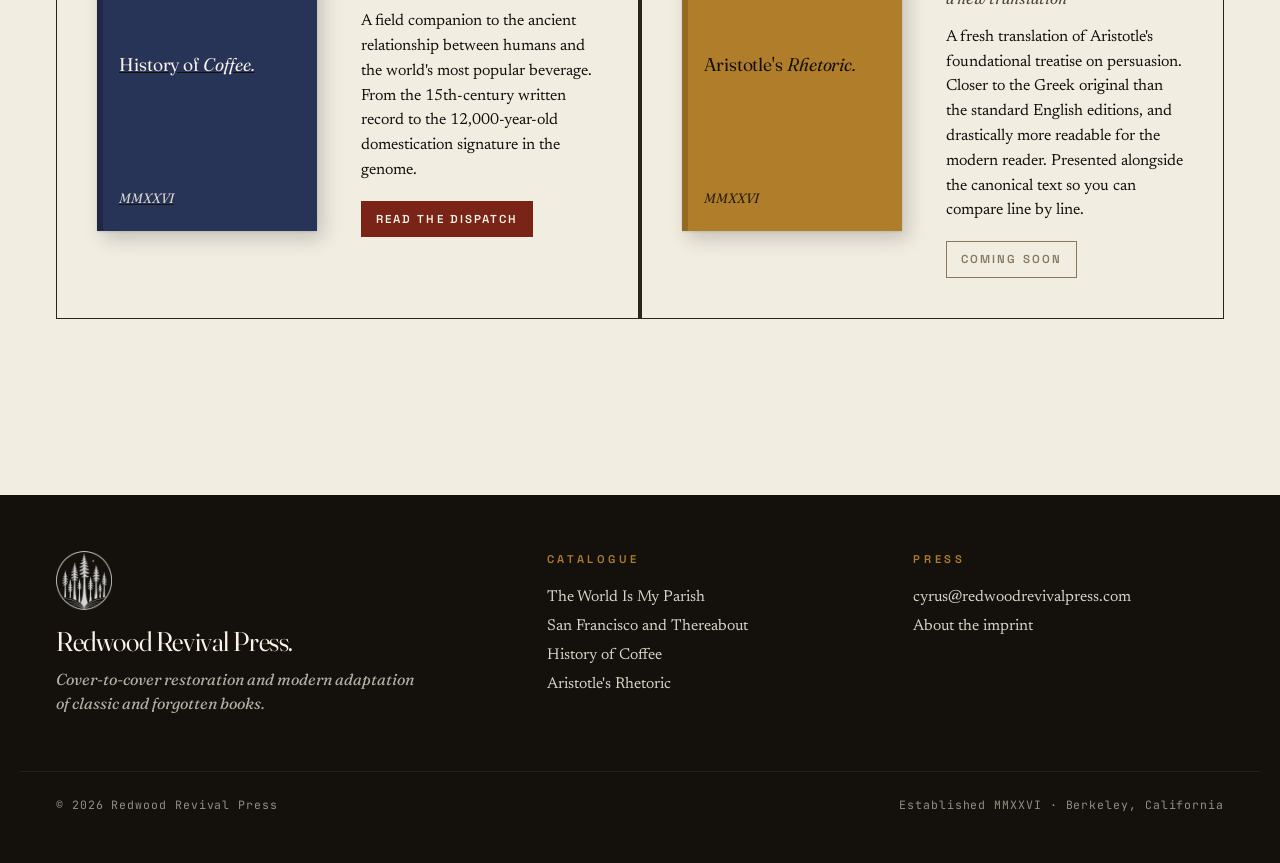
==== commit 2c22bacd: "Drop secondary tagline (scholarship line) from hero" ====
--- a/index.html
+++ b/index.html
@@ -674,9 +674,6 @@
       <div class="hero-rule"></div>
       <p class="hero-tagline">
         We specialize in <strong>cover-to-cover restoration</strong> and <strong>modern adaptation</strong> of classic and forgotten books.
-      </p>
-      <p class="hero-tagline secondary">
-        We are also developing <strong>original scholarship</strong> that builds on these resources with <strong>inter-disciplinary scientific analysis</strong>.
       </p>
     </div>
   </div>
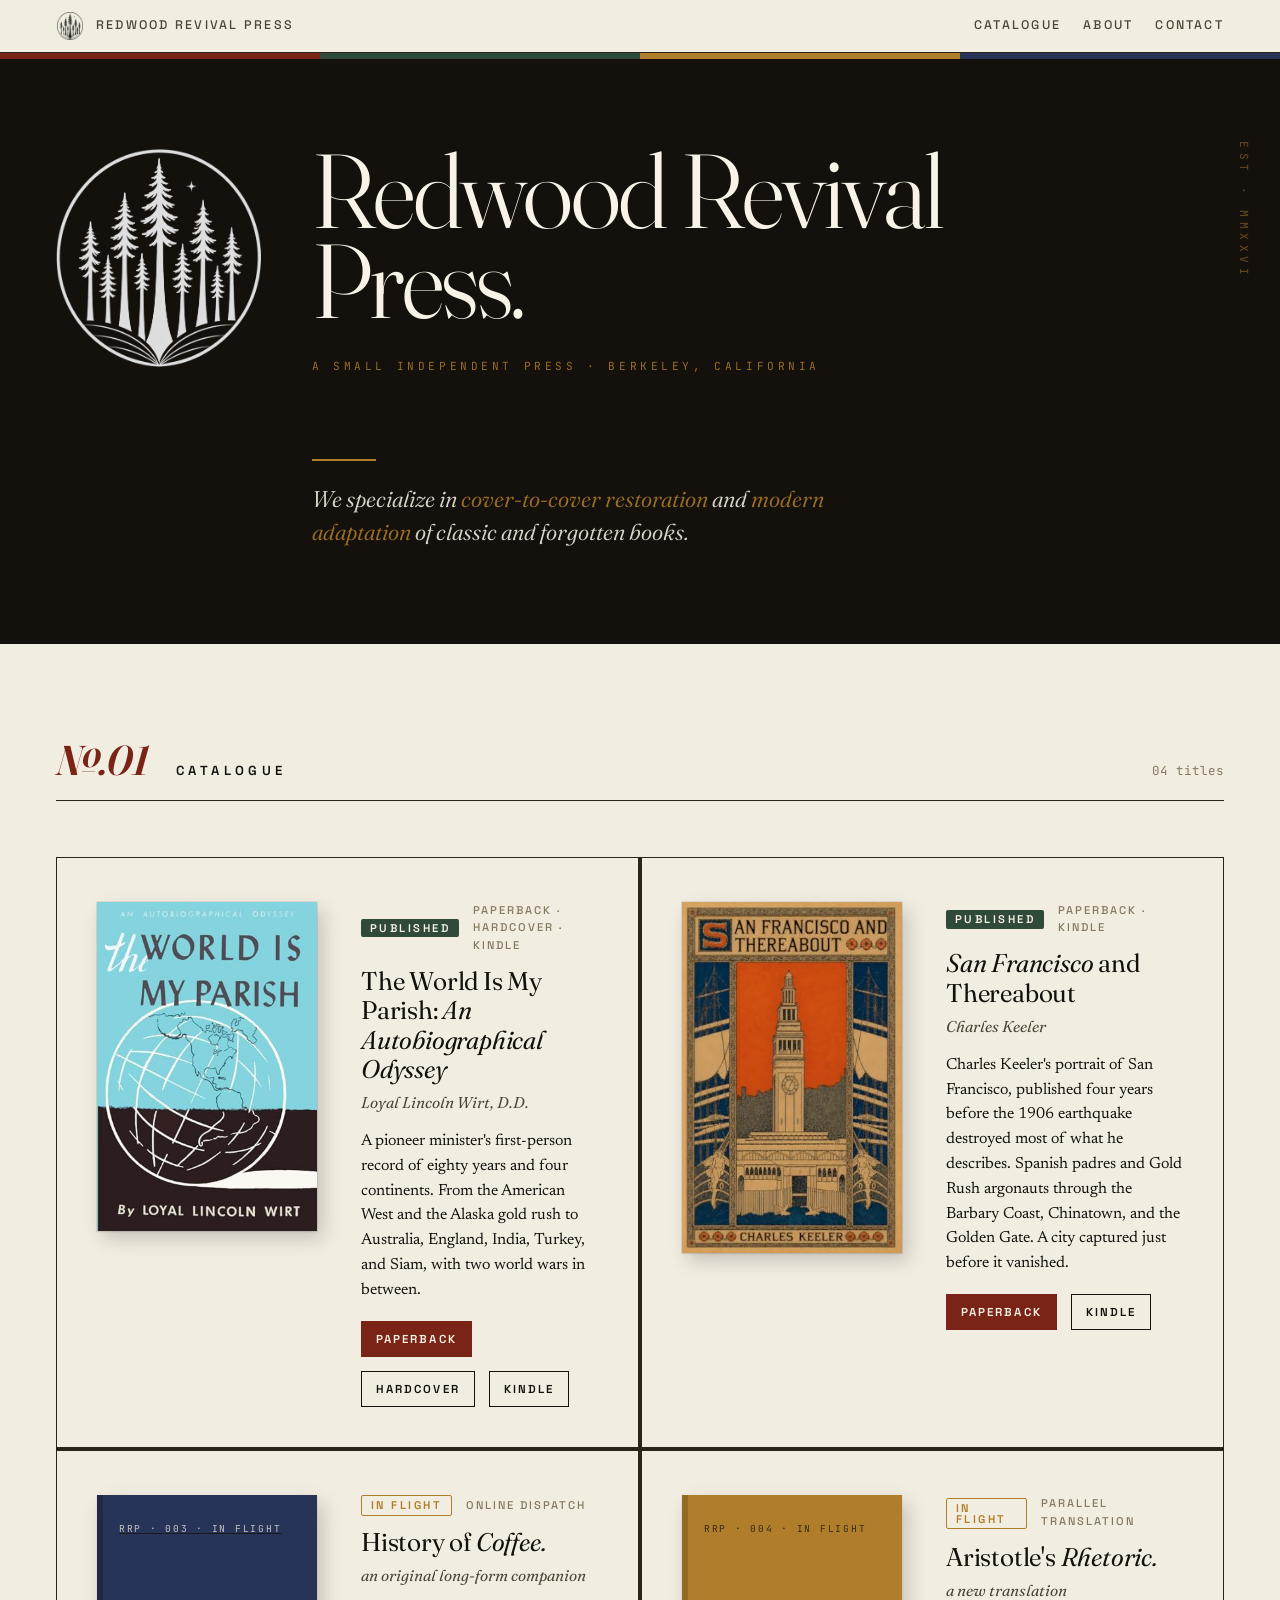
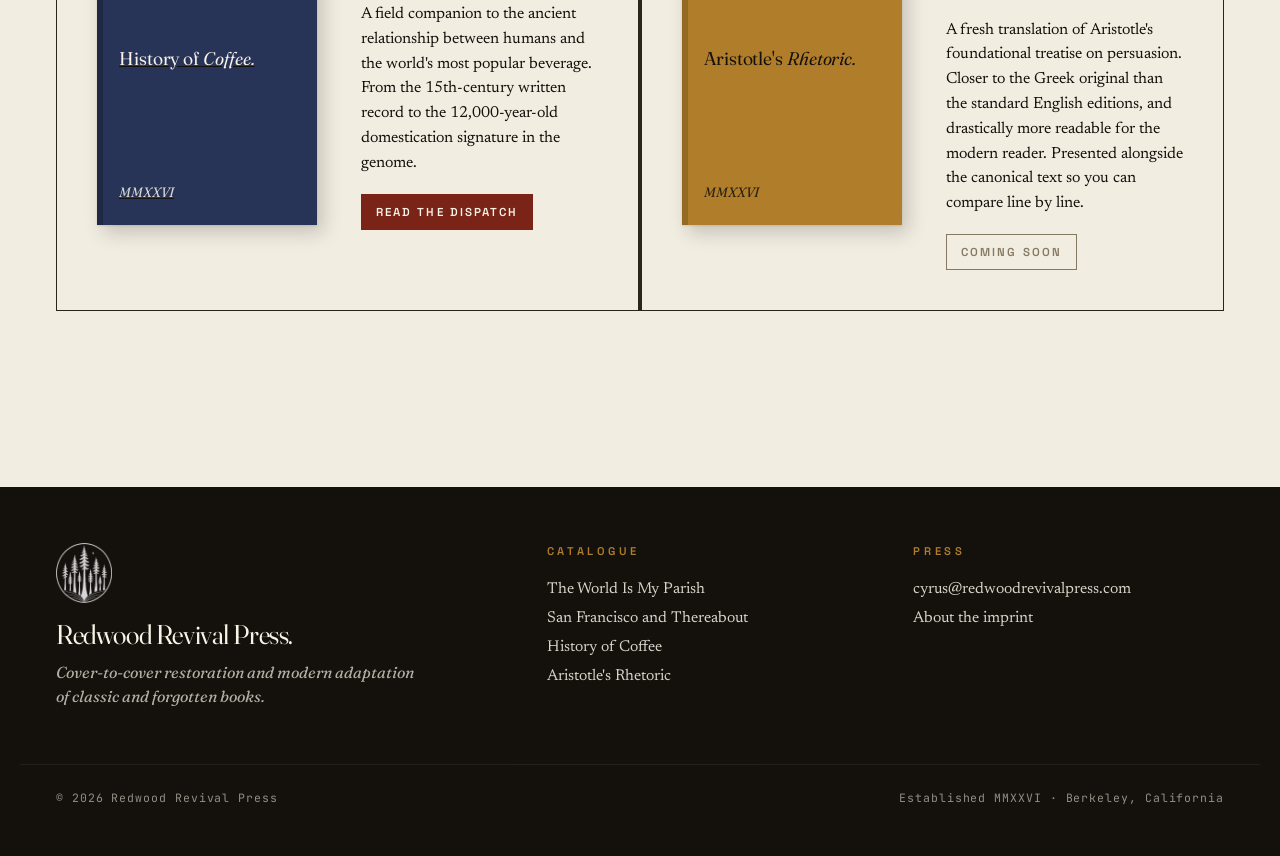
==== commit 63ed8698: "Fix publication card overflow at mid-range viewports: auto-fit grid, fluid cover col" ====
--- a/index.html
+++ b/index.html
@@ -337,24 +337,23 @@
   }
 
   /* ─── Publications grid ─── */
+  /* auto-fit means columns expand to fill until they hit the min size,
+     then break to a new row — avoids the cramped 2-up state at mid widths */
   .pubs {
     display: grid;
-    grid-template-columns: repeat(2, 1fr);
+    grid-template-columns: repeat(auto-fit, minmax(560px, 1fr));
     gap: 4px;
     background: var(--rule);
     border: 1px solid var(--rule);
     margin: 0 0 80px;
   }
-  @media (max-width: 880px) {
-    .pubs { grid-template-columns: 1fr; }
-  }
 
   .pub {
     background: var(--bg);
     padding: 44px 40px 40px;
     display: grid;
-    grid-template-columns: 220px 1fr;
-    gap: 44px;
+    grid-template-columns: clamp(170px, 20vw, 220px) minmax(0, 1fr);
+    gap: clamp(28px, 3.5vw, 44px);
     position: relative;
     transition: background 0.2s;
     align-items: start;
@@ -473,13 +472,15 @@
   .pub-title {
     font-family: var(--display);
     font-variation-settings: 'opsz' 60, 'wght' 380;
-    font-size: clamp(1.4rem, 2.1vw, 1.7rem);
+    font-size: clamp(1.35rem, 2vw, 1.7rem);
     line-height: 1.14;
     color: var(--ink);
     text-decoration: none;
     display: block;
     margin: 0 0 6px;
     letter-spacing: -0.008em;
+    overflow-wrap: break-word;
+    hyphens: auto;
   }
   .pub-title em {
     font-style: italic;
@@ -544,18 +545,18 @@
 
   @media (max-width: 720px) {
     .pub {
-      grid-template-columns: 160px 1fr;
-      gap: 26px;
+      grid-template-columns: 150px minmax(0, 1fr);
+      gap: 24px;
       padding: 30px 24px;
     }
-    .pub-title { font-size: 1.35rem; }
-  }
-  @media (max-width: 520px) {
+    .pub-title { font-size: 1.3rem; }
+  }
+  @media (max-width: 480px) {
     .pub {
-      grid-template-columns: 1fr;
-      gap: 20px;
+      grid-template-columns: minmax(0, 1fr);
+      gap: 22px;
     }
-    .cover-slot, .placeholder { max-width: 220px; }
+    .cover-slot, .placeholder { max-width: 200px; }
   }
 
   /* ─── Footer ─── */
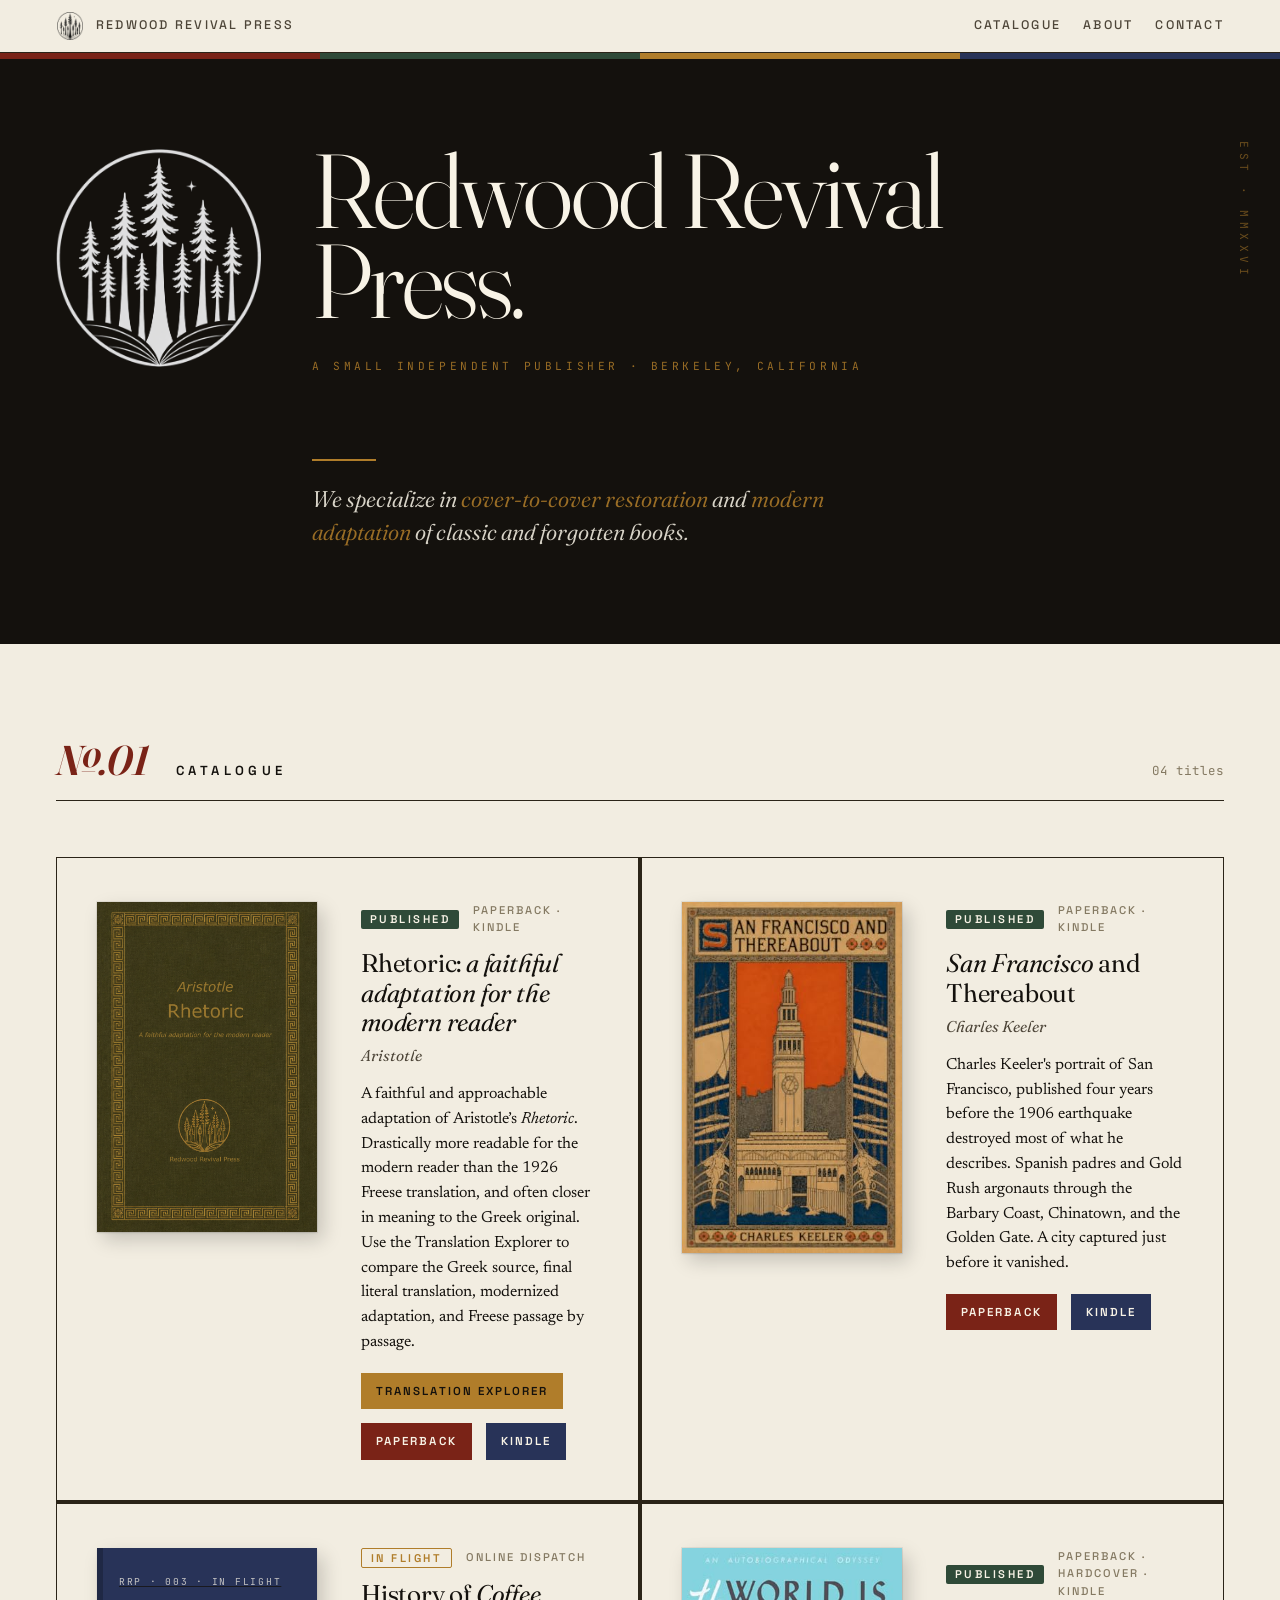
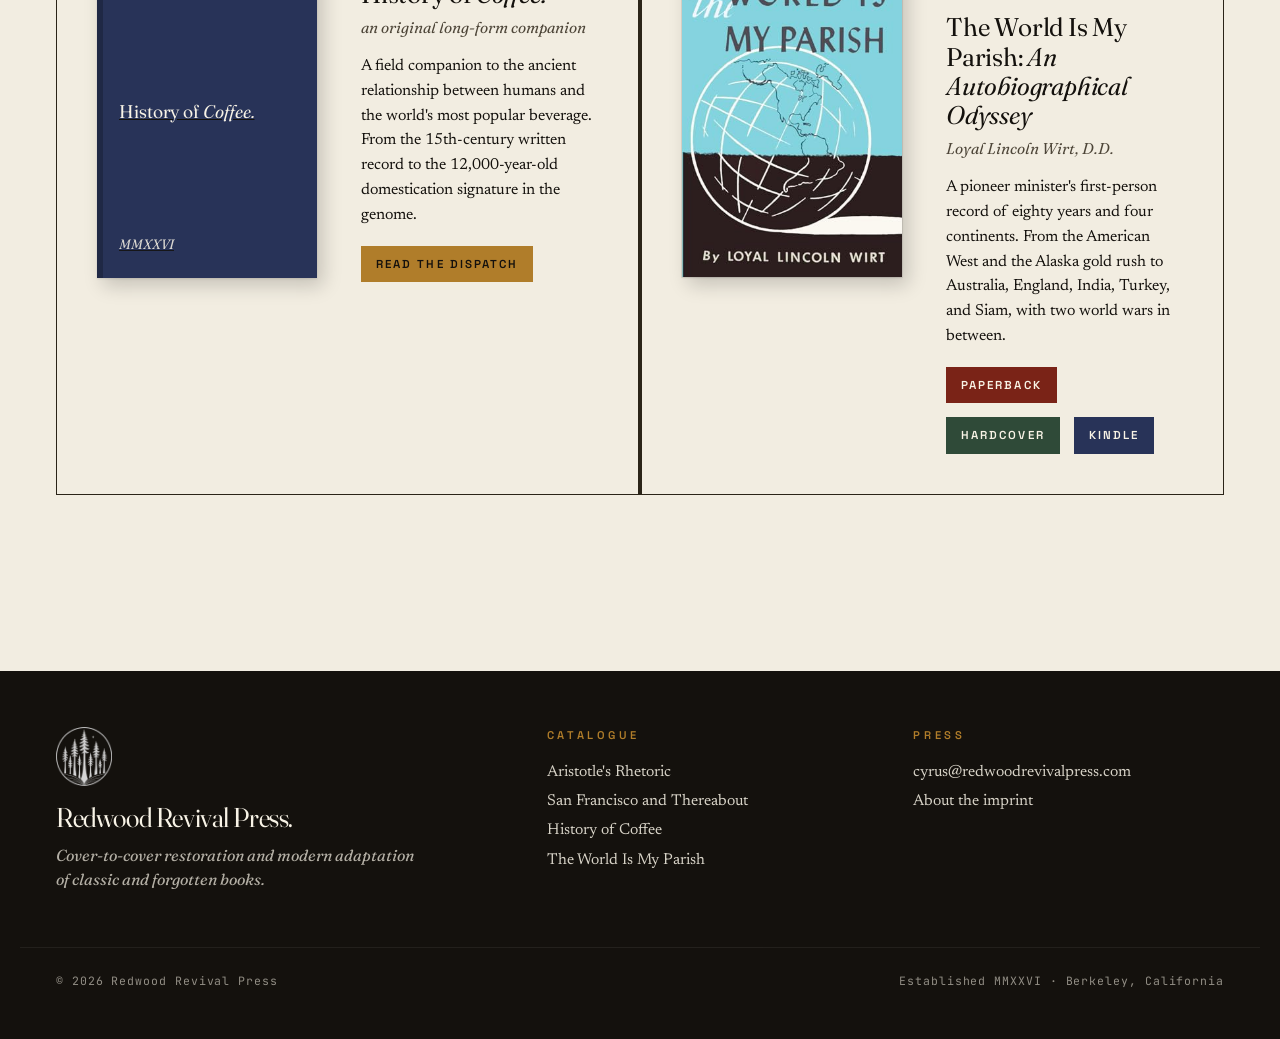
==== commit 264f51fd: "Add Rhetoric translation explorer" ====
--- a/index.html
+++ b/index.html
@@ -536,6 +536,41 @@
     background: var(--redwood-dark);
     border-color: var(--redwood-dark);
   }
+  .pub-link.format-web,
+  .pub-link.format-paperback,
+  .pub-link.format-kindle,
+  .pub-link.format-hardback {
+    background: var(--format-bg);
+    color: var(--cream);
+    border-color: var(--format-bg);
+  }
+  .pub-link.format-web:hover,
+  .pub-link.format-paperback:hover,
+  .pub-link.format-kindle:hover,
+  .pub-link.format-hardback:hover {
+    background: var(--format-hover);
+    border-color: var(--format-hover);
+  }
+  .pub-link.format-web {
+    --format-bg: var(--gold);
+    --format-hover: #8A5D18;
+    color: var(--ink);
+  }
+  .pub-link.format-web:hover {
+    color: var(--cream);
+  }
+  .pub-link.format-paperback {
+    --format-bg: var(--redwood);
+    --format-hover: var(--redwood-dark);
+  }
+  .pub-link.format-kindle {
+    --format-bg: var(--indigo);
+    --format-hover: #1E2746;
+  }
+  .pub-link.format-hardback {
+    --format-bg: var(--moss);
+    --format-hover: #253B2D;
+  }
   .pub-link.disabled {
     color: var(--ink-faint);
     border-color: var(--ink-faint);
@@ -669,7 +704,7 @@
         Redwood&nbsp;Revival
         <span class="press">Press.</span>
       </h1>
-      <p class="hero-sig">A small independent press · Berkeley, California</p>
+      <p class="hero-sig">A small independent publisher · Berkeley, California</p>
     </div>
     <div class="hero-deck">
       <div class="hero-rule"></div>
@@ -691,21 +726,21 @@
   <div class="pubs">
 
     <article class="pub">
-      <a class="cover-slot" href="https://www.amazon.com/World-My-Parish-Autobiographical-Odyssey/dp/B0DRFSBMRZ/" target="_blank" rel="noopener" aria-label="The World Is My Parish — paperback">
-        <img class="cover" src="./covers/parish-paperback.jpg" alt="The World Is My Parish cover" loading="lazy" width="334" height="500">
+      <a class="cover-slot" href="https://www.amazon.com/dp/B0H2H8THFV" target="_blank" rel="noopener" aria-label="Aristotle's Rhetoric — paperback">
+        <img class="cover" src="./covers/rhetoric-paperback.jpg" alt="Rhetoric cover" loading="lazy" width="334" height="500">
       </a>
       <div class="pub-body">
         <div class="pub-meta">
           <span class="pub-status published">Published</span>
-          <span class="pub-format">Paperback &middot; Hardcover &middot; Kindle</span>
+          <span class="pub-format">Paperback &middot; Kindle</span>
         </div>
-        <a class="pub-title" href="https://www.amazon.com/World-My-Parish-Autobiographical-Odyssey/dp/B0DRFSBMRZ/" target="_blank" rel="noopener">The World Is My Parish: <em>An Autobiographical Odyssey</em></a>
-        <div class="pub-author">Loyal Lincoln Wirt, D.D.</div>
-        <p class="pub-blurb">A pioneer minister's first-person record of eighty years and four continents. From the American West and the Alaska gold rush to Australia, England, India, Turkey, and Siam, with two world wars in between.</p>
+        <a class="pub-title" href="https://www.amazon.com/dp/B0H2H8THFV" target="_blank" rel="noopener">Rhetoric: <em>a faithful adaptation for the modern reader</em></a>
+        <div class="pub-author"><em>Aristotle</em></div>
+        <p class="pub-blurb">A faithful and approachable adaptation of Aristotle’s <em>Rhetoric</em>. Drastically more readable for the modern reader than the 1926 Freese translation, and often closer in meaning to the Greek original. Use the Translation Explorer to compare the Greek source, final literal translation, modernized adaptation, and Freese passage by passage.</p>
         <div class="pub-actions">
-          <a class="pub-link primary" href="https://www.amazon.com/World-My-Parish-Autobiographical-Odyssey/dp/B0DRFSBMRZ/" target="_blank" rel="noopener">Paperback</a>
-          <a class="pub-link" href="https://www.amazon.com/World-My-Parish-Autobiographical-Odyssey/dp/B0DLKP9MS3/" target="_blank" rel="noopener">Hardcover</a>
-          <a class="pub-link" href="https://www.amazon.com/World-My-Parish-Autobiographical-Odyssey-ebook/dp/B0DK41PVLG/" target="_blank" rel="noopener">Kindle</a>
+          <a class="pub-link format-web" href="./rhetoric/">Translation Explorer</a>
+          <a class="pub-link format-paperback" href="https://www.amazon.com/dp/B0H2H8THFV" target="_blank" rel="noopener">Paperback</a>
+          <a class="pub-link format-kindle" href="https://www.amazon.com/dp/B0GXLGN2VP" target="_blank" rel="noopener">Kindle</a>
         </div>
       </div>
     </article>
@@ -723,8 +758,8 @@
         <div class="pub-author">Charles Keeler</div>
         <p class="pub-blurb">Charles Keeler's portrait of San Francisco, published four years before the 1906 earthquake destroyed most of what he describes. Spanish padres and Gold Rush argonauts through the Barbary Coast, Chinatown, and the Golden Gate. A city captured just before it vanished.</p>
         <div class="pub-actions">
-          <a class="pub-link primary" href="https://www.amazon.com/San-Francisco-Thereabout-Charles-Keeler/dp/B0GZHT8DC8/" target="_blank" rel="noopener">Paperback</a>
-          <a class="pub-link" href="https://www.amazon.com/San-Francisco-Thereabout-Charles-Keeler-ebook/dp/B0GZGQ2B22/" target="_blank" rel="noopener">Kindle</a>
+          <a class="pub-link format-paperback" href="https://www.amazon.com/San-Francisco-Thereabout-Charles-Keeler/dp/B0GZHT8DC8/" target="_blank" rel="noopener">Paperback</a>
+          <a class="pub-link format-kindle" href="https://www.amazon.com/San-Francisco-Thereabout-Charles-Keeler-ebook/dp/B0GZGQ2B22/" target="_blank" rel="noopener">Kindle</a>
         </div>
       </div>
     </article>
@@ -746,27 +781,27 @@
         <div class="pub-author">an original long-form companion</div>
         <p class="pub-blurb">A field companion to the ancient relationship between humans and the world's most popular beverage. From the 15th-century written record to the 12,000-year-old domestication signature in the genome.</p>
         <div class="pub-actions">
-          <a class="pub-link primary" href="./coffee/">Read the dispatch</a>
+          <a class="pub-link format-web" href="./coffee/">Read the dispatch</a>
         </div>
       </div>
     </article>
 
     <article class="pub">
-      <div class="placeholder gold">
-        <span class="placeholder-mark">RRP · 004 · in flight</span>
-        <p class="placeholder-title">Aristotle's <em>Rhetoric.</em></p>
-        <span class="placeholder-year">MMXXVI</span>
-      </div>
+      <a class="cover-slot" href="https://www.amazon.com/World-My-Parish-Autobiographical-Odyssey/dp/B0DRFSBMRZ/" target="_blank" rel="noopener" aria-label="The World Is My Parish — paperback">
+        <img class="cover" src="./covers/parish-paperback.jpg" alt="The World Is My Parish cover" loading="lazy" width="334" height="500">
+      </a>
       <div class="pub-body">
         <div class="pub-meta">
-          <span class="pub-status in-flight">In flight</span>
-          <span class="pub-format">Parallel translation</span>
+          <span class="pub-status published">Published</span>
+          <span class="pub-format">Paperback &middot; Hardcover &middot; Kindle</span>
         </div>
-        <span class="pub-title">Aristotle's <em>Rhetoric.</em></span>
-        <div class="pub-author">a new translation</div>
-        <p class="pub-blurb">A fresh translation of Aristotle's foundational treatise on persuasion. Closer to the Greek original than the standard English editions, and drastically more readable for the modern reader. Presented alongside the canonical text so you can compare line by line.</p>
+        <a class="pub-title" href="https://www.amazon.com/World-My-Parish-Autobiographical-Odyssey/dp/B0DRFSBMRZ/" target="_blank" rel="noopener">The World Is My Parish: <em>An Autobiographical Odyssey</em></a>
+        <div class="pub-author">Loyal Lincoln Wirt, D.D.</div>
+        <p class="pub-blurb">A pioneer minister's first-person record of eighty years and four continents. From the American West and the Alaska gold rush to Australia, England, India, Turkey, and Siam, with two world wars in between.</p>
         <div class="pub-actions">
-          <span class="pub-link disabled">Coming soon</span>
+          <a class="pub-link format-paperback" href="https://www.amazon.com/World-My-Parish-Autobiographical-Odyssey/dp/B0DRFSBMRZ/" target="_blank" rel="noopener">Paperback</a>
+          <a class="pub-link format-hardback" href="https://www.amazon.com/World-My-Parish-Autobiographical-Odyssey/dp/B0DLKP9MS3/" target="_blank" rel="noopener">Hardcover</a>
+          <a class="pub-link format-kindle" href="https://www.amazon.com/World-My-Parish-Autobiographical-Odyssey-ebook/dp/B0DK41PVLG/" target="_blank" rel="noopener">Kindle</a>
         </div>
       </div>
     </article>
@@ -785,10 +820,10 @@
     <div>
       <h4 class="footer-label">Catalogue</h4>
       <ul class="footer-list">
-        <li><a href="https://www.amazon.com/World-My-Parish-Autobiographical-Odyssey-ebook/dp/B0DK41PVLG/" target="_blank" rel="noopener">The World Is My Parish</a></li>
+        <li><a href="https://www.amazon.com/dp/B0H2H8THFV" target="_blank" rel="noopener">Aristotle's Rhetoric</a></li>
         <li><a href="https://www.amazon.com/San-Francisco-Thereabout-Charles-Keeler/dp/B0GZHT8DC8/" target="_blank" rel="noopener">San Francisco and Thereabout</a></li>
         <li><a href="./coffee/">History of Coffee</a></li>
-        <li><a href="#catalogue">Aristotle's Rhetoric</a></li>
+        <li><a href="https://www.amazon.com/World-My-Parish-Autobiographical-Odyssey-ebook/dp/B0DK41PVLG/" target="_blank" rel="noopener">The World Is My Parish</a></li>
       </ul>
     </div>
     <div>
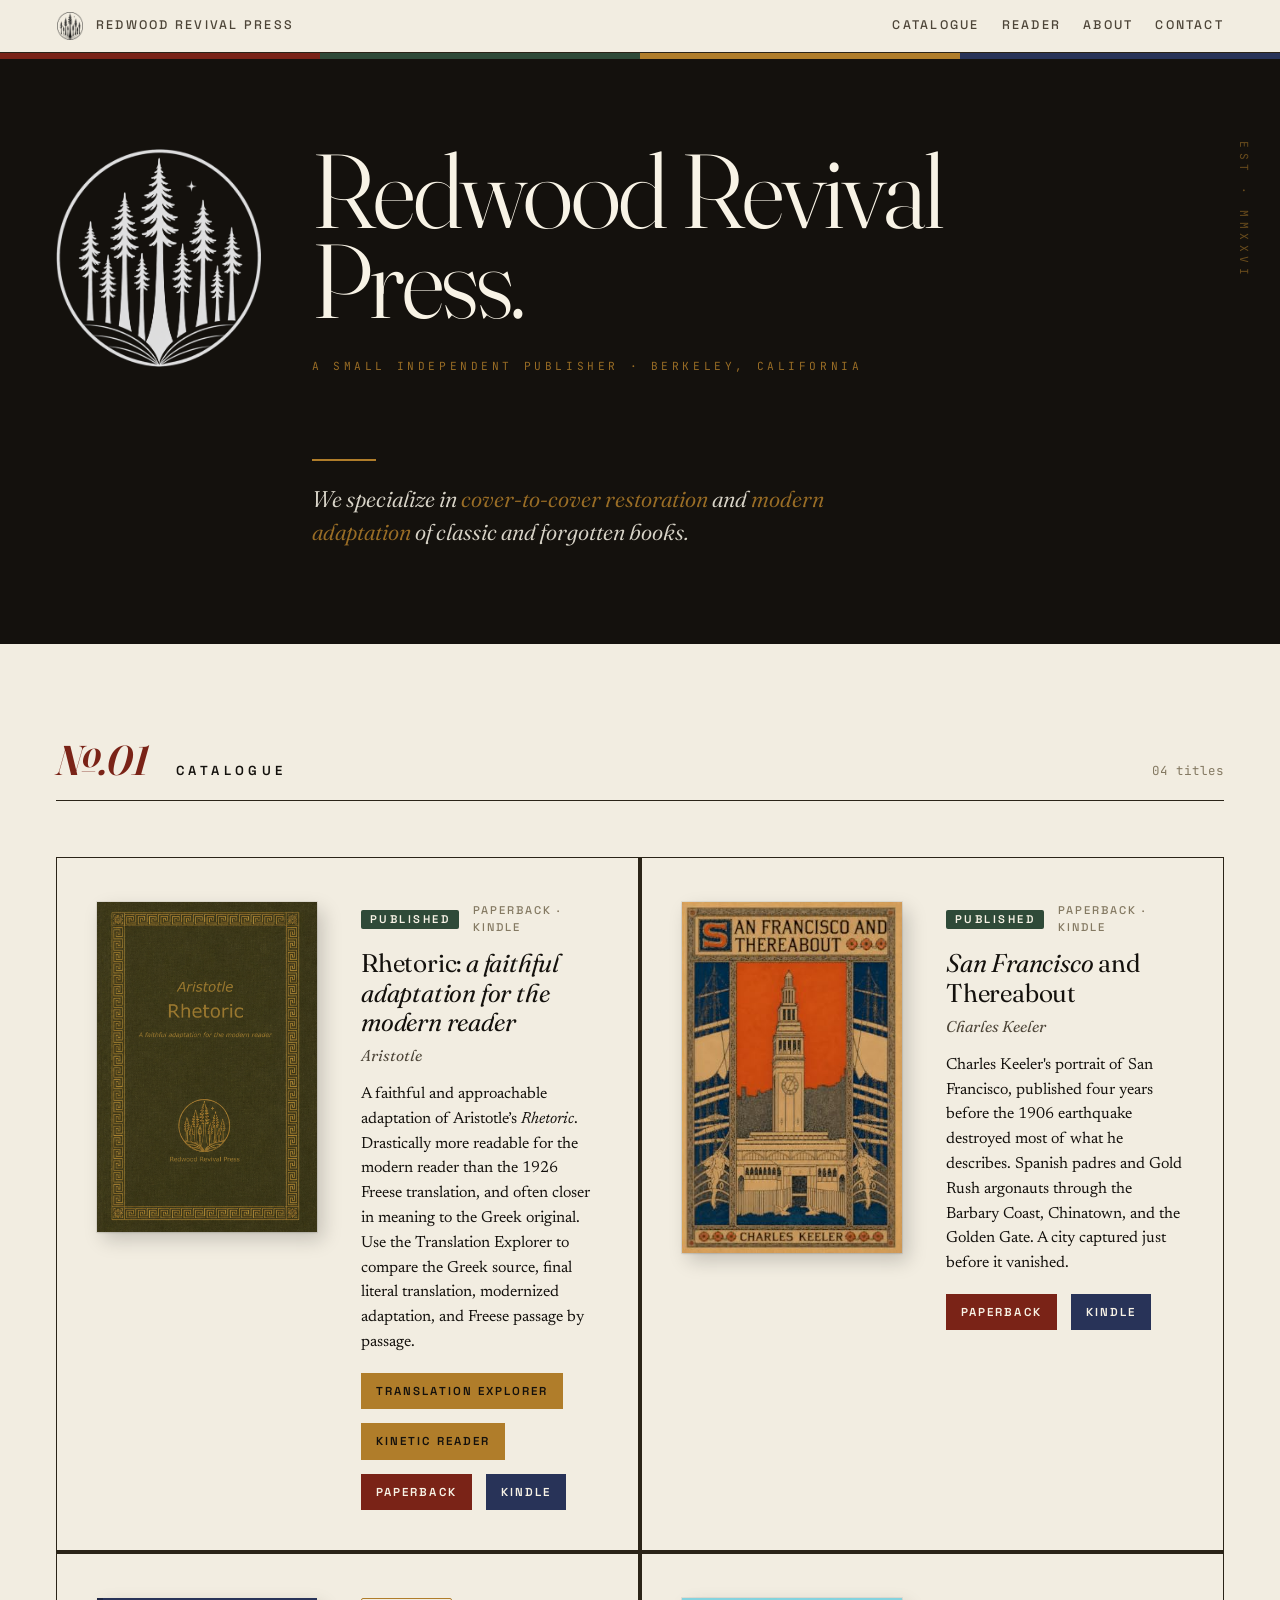
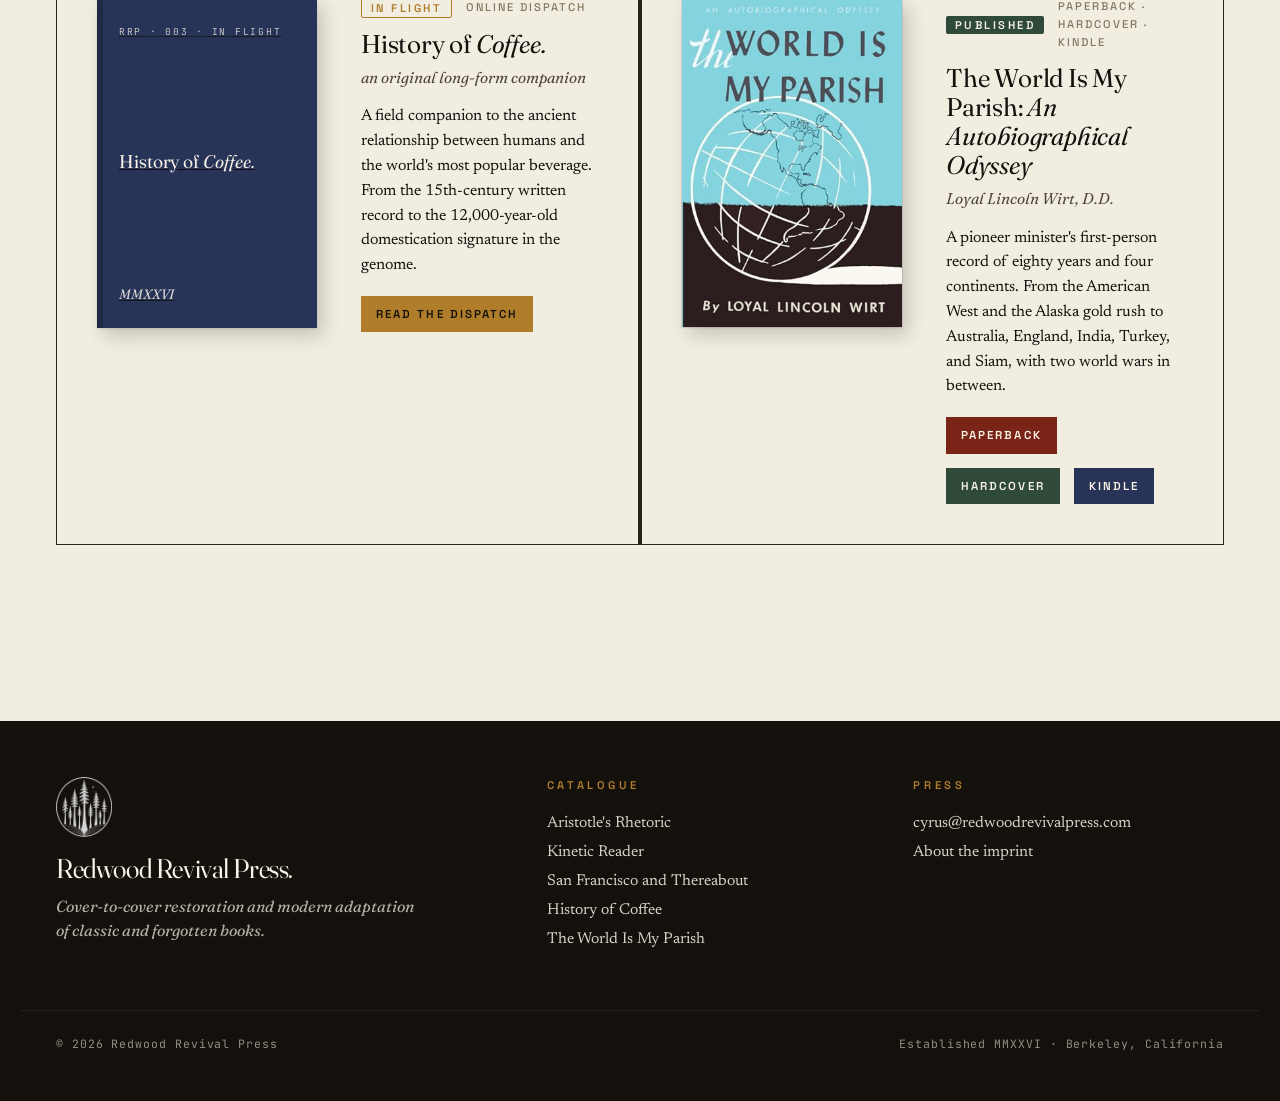
==== commit 0e4aca53: "Add hosted kinetic reader" ====
--- a/index.html
+++ b/index.html
@@ -690,6 +690,7 @@
     </a>
     <div class="colophon">
       <a href="#catalogue">Catalogue</a>
+      <a href="./reader/">Reader</a>
       <a href="#about">About</a>
       <a href="mailto:cyrus@redwoodrevivalpress.com">Contact</a>
     </div>
@@ -739,6 +740,7 @@
         <p class="pub-blurb">A faithful and approachable adaptation of Aristotle’s <em>Rhetoric</em>. Drastically more readable for the modern reader than the 1926 Freese translation, and often closer in meaning to the Greek original. Use the Translation Explorer to compare the Greek source, final literal translation, modernized adaptation, and Freese passage by passage.</p>
         <div class="pub-actions">
           <a class="pub-link format-web" href="./rhetoric/">Translation Explorer</a>
+          <a class="pub-link format-web" href="./reader/">Kinetic Reader</a>
           <a class="pub-link format-paperback" href="https://www.amazon.com/dp/B0H2H8THFV" target="_blank" rel="noopener">Paperback</a>
           <a class="pub-link format-kindle" href="https://www.amazon.com/dp/B0GXLGN2VP" target="_blank" rel="noopener">Kindle</a>
         </div>
@@ -821,6 +823,7 @@
       <h4 class="footer-label">Catalogue</h4>
       <ul class="footer-list">
         <li><a href="https://www.amazon.com/dp/B0H2H8THFV" target="_blank" rel="noopener">Aristotle's Rhetoric</a></li>
+        <li><a href="./reader/">Kinetic Reader</a></li>
         <li><a href="https://www.amazon.com/San-Francisco-Thereabout-Charles-Keeler/dp/B0GZHT8DC8/" target="_blank" rel="noopener">San Francisco and Thereabout</a></li>
         <li><a href="./coffee/">History of Coffee</a></li>
         <li><a href="https://www.amazon.com/World-My-Parish-Autobiographical-Odyssey-ebook/dp/B0DK41PVLG/" target="_blank" rel="noopener">The World Is My Parish</a></li>
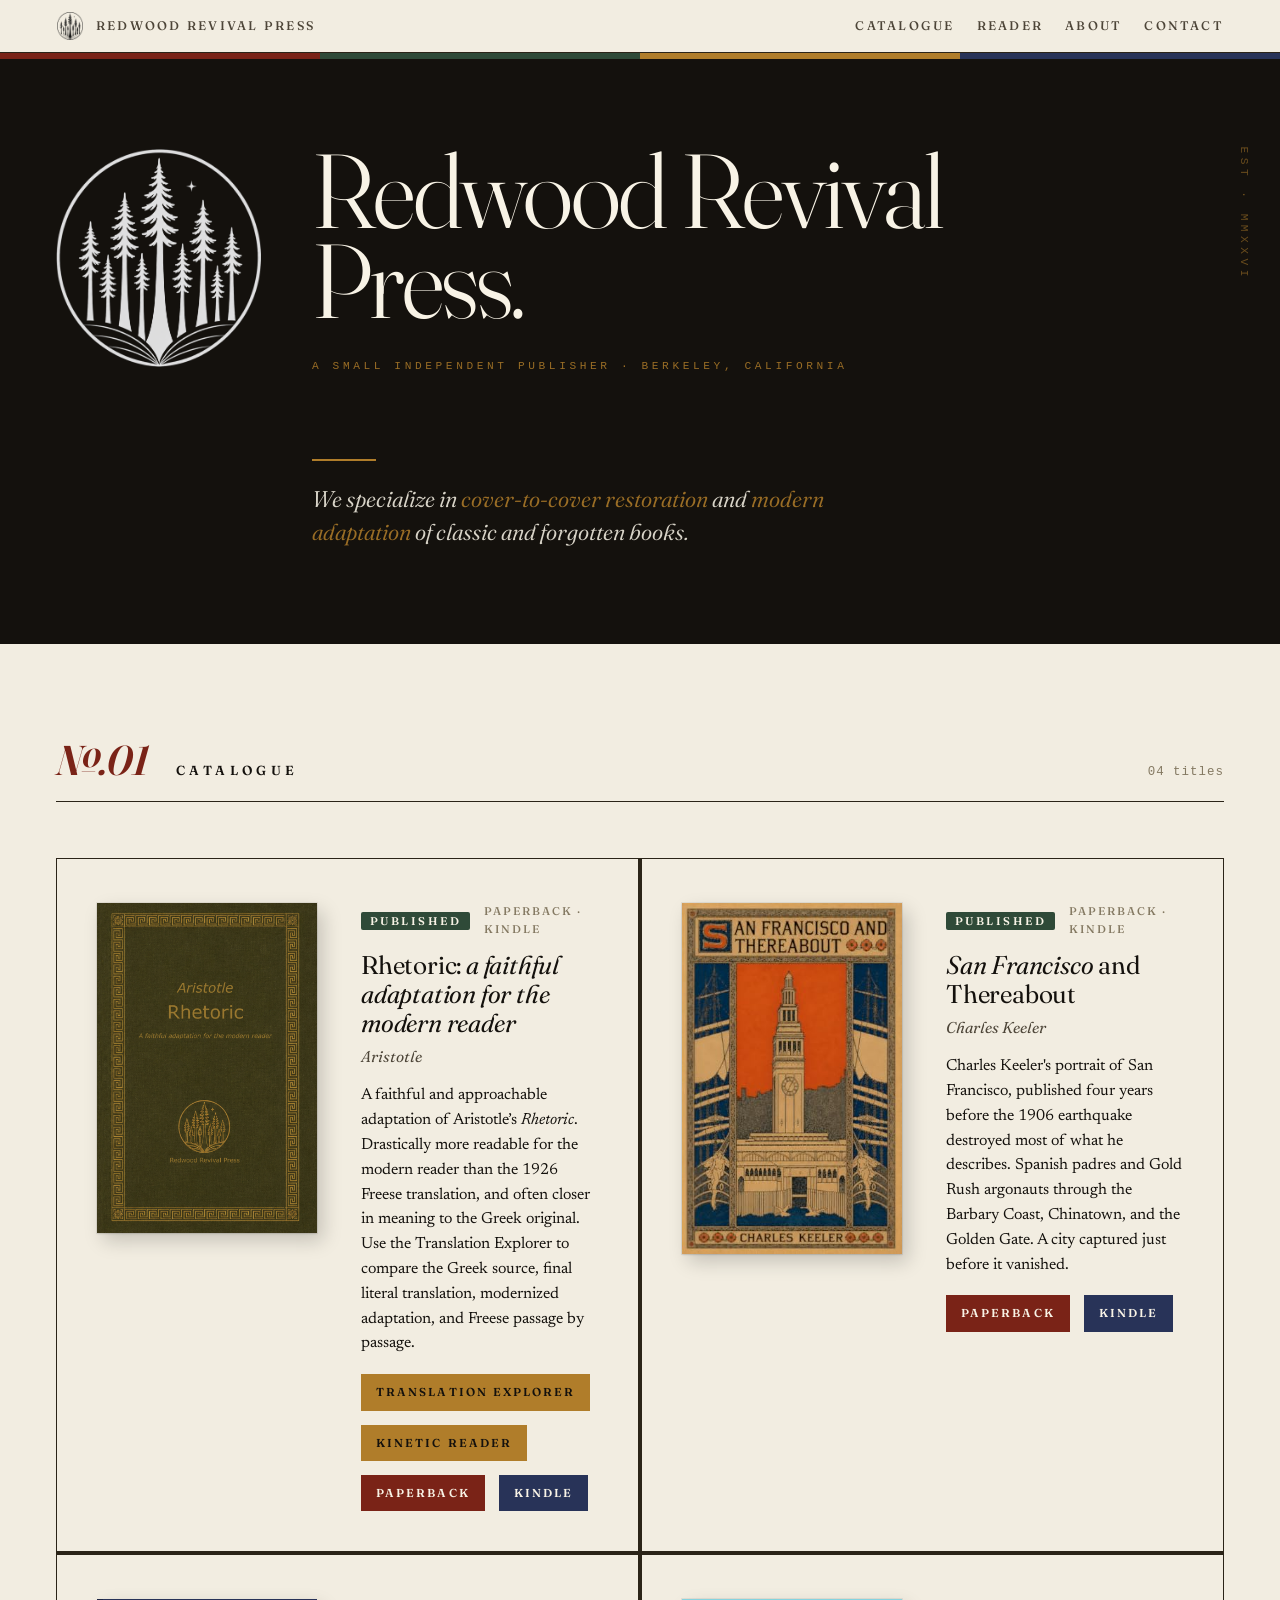
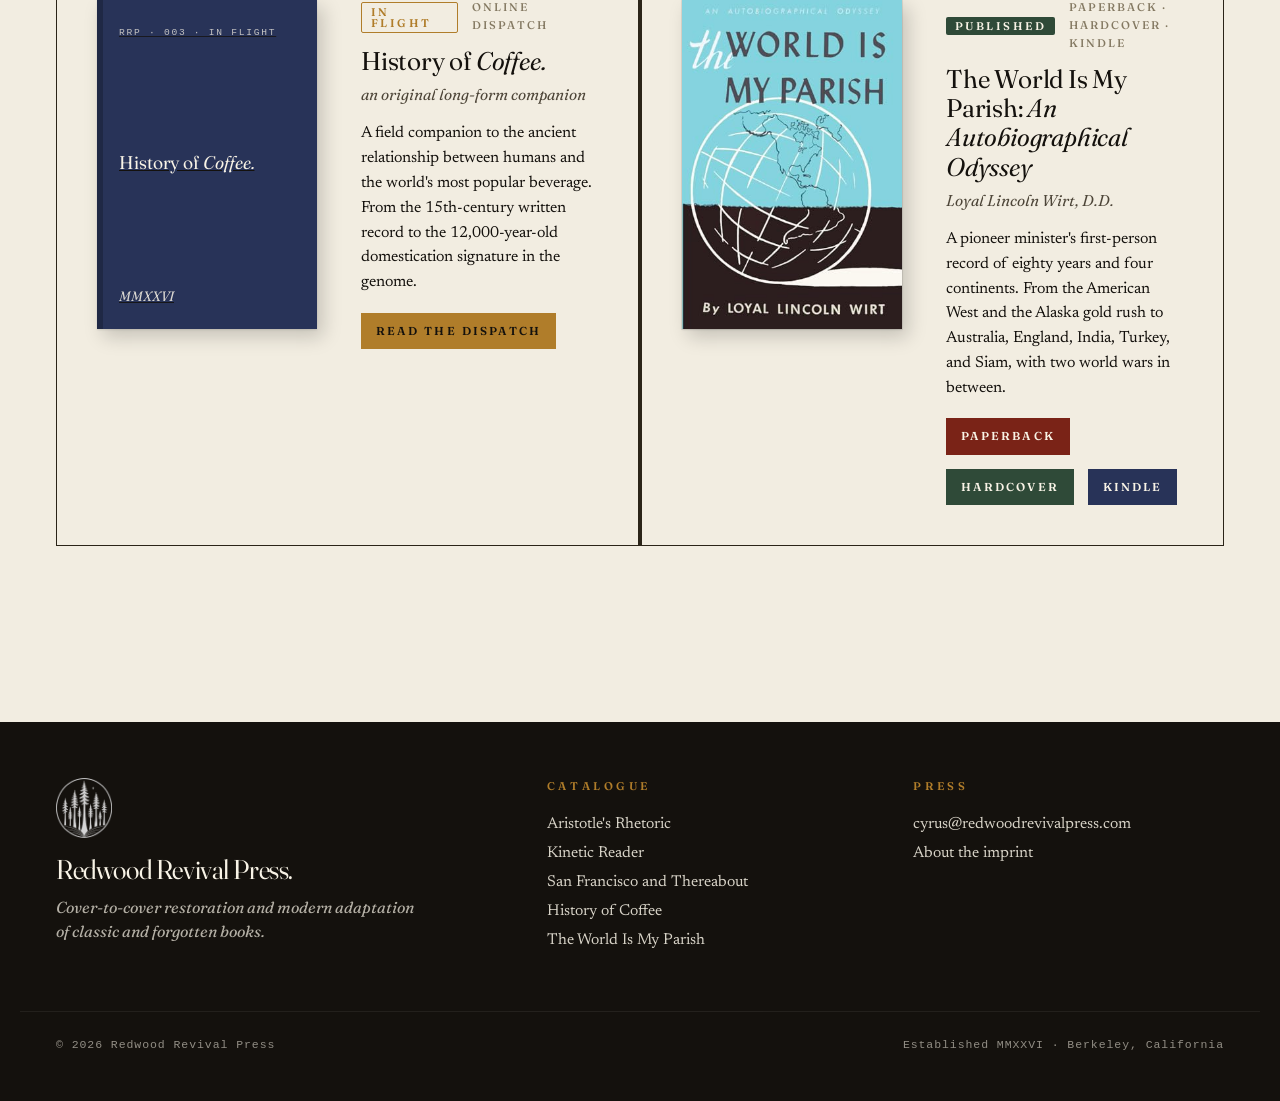
==== commit 7ba63659: "Constrain mobile reader navigation" ====
--- a/index.html
+++ b/index.html
@@ -8,7 +8,7 @@
 
 <link rel="preconnect" href="https://fonts.googleapis.com">
 <link rel="preconnect" href="https://fonts.gstatic.com" crossorigin>
-<link href="https://fonts.googleapis.com/css2?family=Fraunces:ital,opsz,wght@0,9..144,300..900;1,9..144,300..900&family=Newsreader:ital,opsz,wght@0,6..72,300..700;1,6..72,300..700&family=Space+Grotesk:wght@400;500;600;700&family=JetBrains+Mono:wght@300;400;500&display=swap" rel="stylesheet">
+<link href="https://fonts.googleapis.com/css2?family=Fraunces:ital,opsz,wght@0,9..144,300..900;1,9..144,300..900&family=Newsreader:ital,opsz,wght@0,6..72,300..700;1,6..72,300..700&display=swap" rel="stylesheet">
 
 <link rel="icon" type="image/png" href="./assets/favicon.png">
 <link rel="apple-touch-icon" href="./assets/logo-dark.png">
@@ -34,8 +34,8 @@
 
     --display:      'Fraunces', 'Newsreader', Georgia, serif;
     --body:         'Newsreader', Georgia, serif;
-    --sans:         'Space Grotesk', 'Inter', system-ui, sans-serif;
-    --mono:         'JetBrains Mono', ui-monospace, monospace;
+    --sans:         'Fraunces', 'Newsreader', Georgia, serif;
+    --mono:         ui-monospace, 'SFMono-Regular', Menlo, Consolas, monospace;
   }
 
   * { box-sizing: border-box; }
